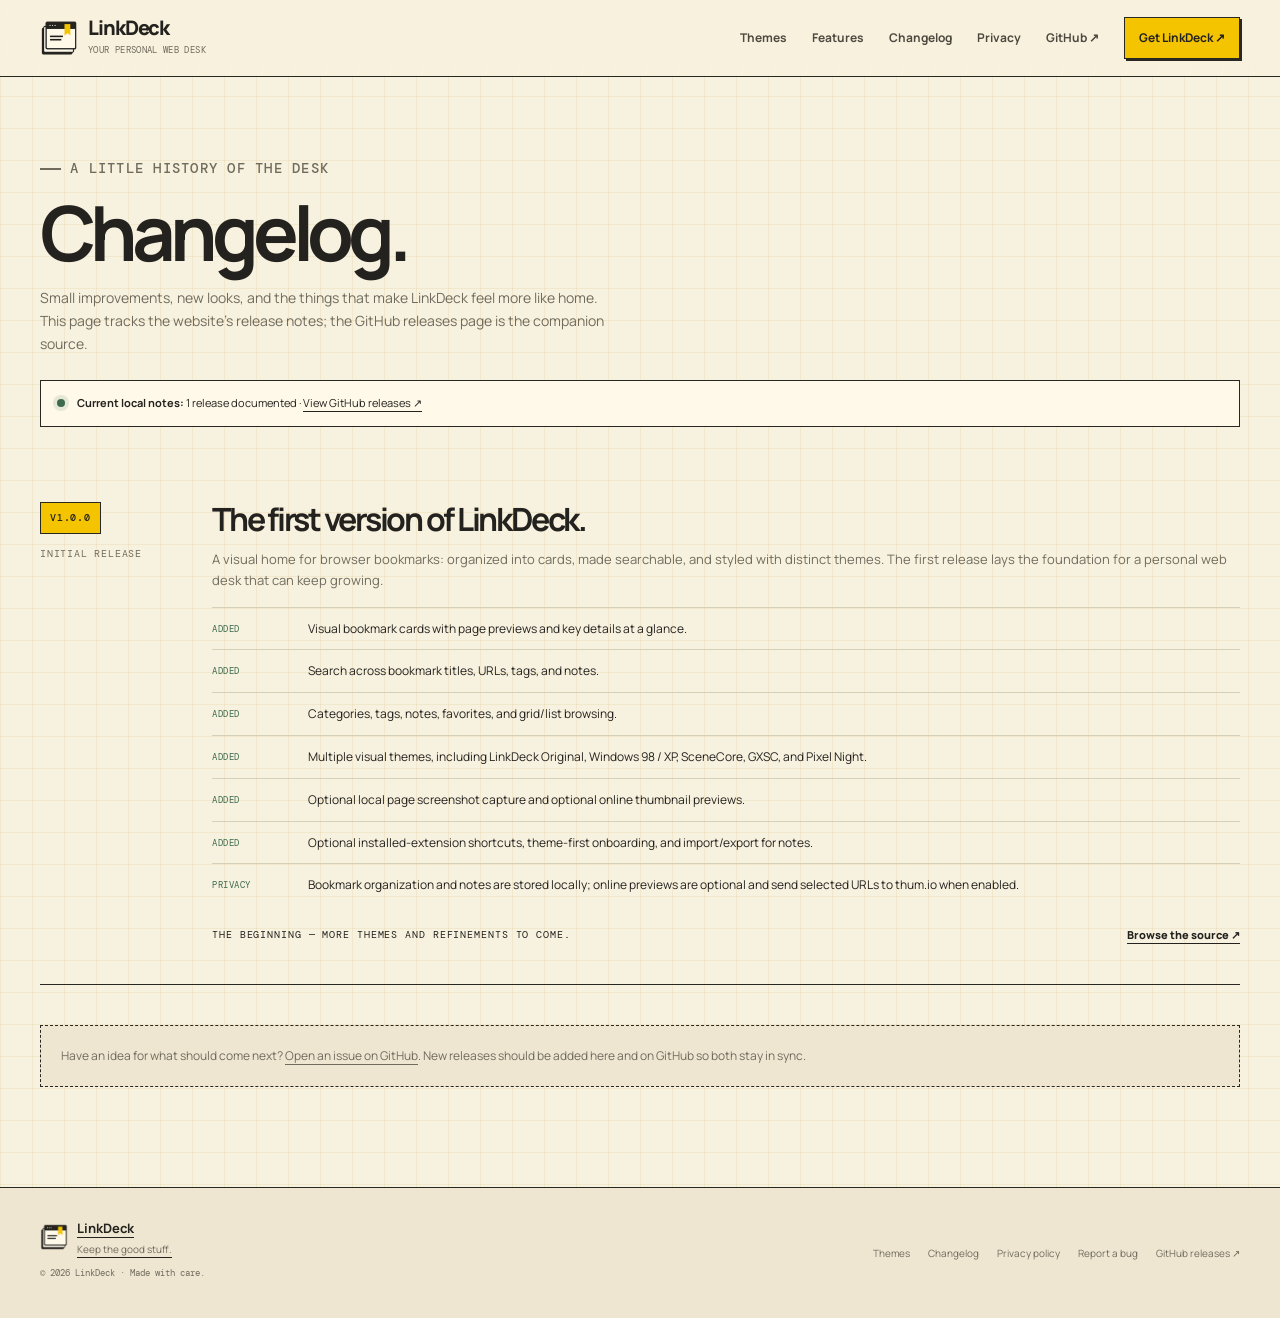
==== changelog.html @ ec189a89 "first commit" ====
<!doctype html><html lang="en"><head><meta charset="utf-8"><meta name="viewport" content="width=device-width, initial-scale=1"><meta name="color-scheme" content="light"><meta name="theme-color" content="#f7f1df"><meta name="description" content="The LinkDeck release notes, starting with the initial v1.0.0 release."><title>Changelog — LinkDeck</title><link rel="icon" href="assets/linkdeck-32.png" sizes="32x32" type="image/png"><link rel="icon" href="assets/linkdeck-128.png" sizes="128x128" type="image/png"><link rel="stylesheet" href="assets/site.css"></head><body><a class="skip-link" href="#main">Skip to content</a>
<header class="site-header"><div class="wrap nav-shell">
<a class="brand" href="index.html" aria-label="LinkDeck home"><img src="assets/linkdeck-128.png" alt=""><span><span class="brand-word">LinkDeck</span><span class="brand-sub">YOUR PERSONAL WEB DESK</span></span></a>
<button class="menu-toggle" type="button" aria-label="Toggle navigation" aria-expanded="false" data-menu-toggle><span></span></button>
<nav class="nav-links" aria-label="Main navigation" data-nav-links>
<a href="index.html#themes">Themes</a><a href="index.html#features">Features</a><a href="changelog.html">Changelog</a><a href="privacy.html">Privacy</a><a href="https://github.com/LagBack/linkdeck" data-link="githubUrl">GitHub ↗</a><a class="nav-cta" href="https://chromewebstore.google.com/detail/linkdeck/afmgpcgllhmbenlekdpinfmiflikcopg" data-link="chromeStoreUrl">Get LinkDeck ↗</a>
</nav></div></header>
<main id="main"><section class="page-hero"><div class="wrap"><p class="eyebrow">A little history of the desk</p><h1>Changelog.</h1><p>Small improvements, new looks, and the things that make LinkDeck feel more like home. This page tracks the website's release notes; the GitHub releases page is the companion source.</p><div class="changelog-intro"><span class="status-dot"></span><span><strong>Current local notes:</strong> 1 release documented · <a href="https://github.com/LagBack/linkdeck/releases" data-link="releasesUrl">View GitHub releases ↗</a></span></div></div></section>
<div class="wrap" style="padding-bottom:100px"><article class="release-entry" data-reveal><div class="release-meta"><span class="release-version">v1.0.0</span><br>Initial release</div><div><h2>The first version of LinkDeck.</h2><p>A visual home for browser bookmarks: organized into cards, made searchable, and styled with distinct themes. The first release lays the foundation for a personal web desk that can keep growing.</p><ul class="change-list"><li><span class="change-type">Added</span><span>Visual bookmark cards with page previews and key details at a glance.</span></li><li><span class="change-type">Added</span><span>Search across bookmark titles, URLs, tags, and notes.</span></li><li><span class="change-type">Added</span><span>Categories, tags, notes, favorites, and grid/list browsing.</span></li><li><span class="change-type">Added</span><span>Multiple visual themes, including LinkDeck Original, Windows 98 / XP, SceneCore, GXSC, and Pixel Night.</span></li><li><span class="change-type">Added</span><span>Optional local page screenshot capture and optional online thumbnail previews.</span></li><li><span class="change-type">Added</span><span>Optional installed-extension shortcuts, theme-first onboarding, and import/export for notes.</span></li><li><span class="change-type">Privacy</span><span>Bookmark organization and notes are stored locally; online previews are optional and send selected URLs to thum.io when enabled.</span></li></ul><div class="release-footer" style="margin-top:20px"><span class="meta">The beginning — more themes and refinements to come.</span><a href="https://github.com/LagBack/linkdeck" data-link="githubUrl">Browse the source ↗</a></div></div></article><div class="empty-release" data-reveal>Have an idea for what should come next? <a href="https://github.com/LagBack/linkdeck/issues" data-link="issuesUrl">Open an issue on GitHub</a>. New releases should be added here and on GitHub so both stay in sync.</div></div></main><footer class="site-footer"><div class="wrap footer-inner"><div><a class="footer-brand" href="index.html"><img src="assets/linkdeck-128.png" alt=""><span><strong>LinkDeck</strong><small>Keep the good stuff.</small></span></a><p class="copyright">© <span data-year>2026</span> LinkDeck · Made with care.</p></div><nav class="footer-links" aria-label="Footer navigation"><a href="index.html#themes">Themes</a><a href="changelog.html">Changelog</a><a href="privacy.html">Privacy policy</a><a href="https://github.com/LagBack/linkdeck/issues" data-link="issuesUrl">Report a bug</a><a href="https://github.com/LagBack/linkdeck/releases" data-link="releasesUrl">GitHub releases ↗</a></nav></div></footer><script src="site-config.js"></script><script src="assets/site.js"></script></body></html>
---- assets/site.css ----
@import url('https://fonts.googleapis.com/css2?family=DM+Mono:wght@400;500&family=Manrope:wght@400;500;600;700;800&display=swap');
:root{--bg:#f7f1df;--paper:#fffdf5;--paper-2:#fff9e9;--ink:#24221e;--muted:#716b5d;--line:#292721;--soft:#d8cfb8;--yellow:#f5c400;--green:#3d6a4d;--pink:#f7d8e7;--blue:#dce9f0;--navy:#142748;--shadow:5px 5px 0 rgba(36,34,30,.13);--radius:4px;--content:1200px;--mono:'DM Mono',ui-monospace,monospace;--sans:'Manrope','Trebuchet MS',sans-serif}
*{box-sizing:border-box}html{scroll-behavior:smooth;scroll-padding-top:96px}body{margin:0;background:var(--bg);color:var(--ink);font-family:var(--sans);font-size:15px;line-height:1.65;background-image:linear-gradient(rgba(194,154,46,.105) 1px,transparent 1px),linear-gradient(90deg,rgba(194,154,46,.105) 1px,transparent 1px);background-size:32px 32px}img{display:block;max-width:100%}a{color:inherit;text-underline-offset:4px}button,a{-webkit-tap-highlight-color:transparent}button{font:inherit}.skip-link{position:absolute;left:12px;top:-70px;background:var(--yellow);padding:10px 14px;border:2px solid var(--line);z-index:100}.skip-link:focus{top:12px}.wrap{width:min(var(--content),calc(100% - 44px));margin-inline:auto}.mono,.eyebrow,.meta,.nav-kicker,.theme-number,.mini-label{font-family:var(--mono);text-transform:uppercase;letter-spacing:.09em;font-size:10px}.eyebrow{display:flex;align-items:center;gap:9px;color:var(--green);font-weight:500}.eyebrow:before{content:'';width:21px;height:2px;background:currentColor}.site-header{position:sticky;top:0;z-index:50;background:rgba(247,241,223,.94);border-bottom:1px solid var(--line);backdrop-filter:blur(12px)}.nav-shell{height:76px;display:flex;align-items:center;justify-content:space-between;gap:24px}.brand{display:inline-flex;align-items:center;gap:10px;text-decoration:none;flex-shrink:0}.brand img{width:38px;height:38px}.brand-word{display:block;font-weight:800;letter-spacing:-.055em;font-size:20px;line-height:1}.brand-sub{display:block;font-family:var(--mono);font-size:9px;letter-spacing:.04em;color:var(--muted);margin-top:5px}.nav-links{display:flex;align-items:center;gap:25px}.nav-links a{text-decoration:none;color:#4d493f;font-size:12px;font-weight:700;transition:color .18s}.nav-links a:hover,.nav-links a[aria-current=page]{color:var(--green)}.nav-links .nav-cta{background:var(--yellow);border:1.5px solid var(--line);padding:10px 14px;box-shadow:2px 2px 0 var(--line);color:var(--ink)}.nav-links .nav-cta:hover{transform:translate(-1px,-1px);box-shadow:3px 3px 0 var(--line)}.menu-toggle{display:none;width:42px;height:42px;background:var(--paper);border:1.5px solid var(--line);box-shadow:2px 2px 0 var(--line);align-items:center;justify-content:center}.menu-toggle span,.menu-toggle:before,.menu-toggle:after{content:'';display:block;width:17px;height:2px;background:var(--ink);position:absolute}.menu-toggle{position:relative}.menu-toggle span{transform:translateY(0)}.menu-toggle:before{transform:translateY(-5px)}.menu-toggle:after{transform:translateY(5px)}
.hero{padding:76px 0 82px;position:relative;overflow:hidden}.hero-grid{display:grid;grid-template-columns:minmax(0,.82fr) minmax(0,1.18fr);align-items:center;gap:54px}.hero-copy{position:relative;z-index:2}.hero h1{font-size:clamp(54px,7.4vw,94px);line-height:.98;letter-spacing:-.085em;max-width:620px;margin:22px 0 23px;font-weight:800}.hero h1 span{position:relative;white-space:nowrap}.hero h1 span:after{content:'';position:absolute;left:0;right:2px;bottom:-5px;height:8px;background:var(--yellow);z-index:-1;transform:rotate(-1.4deg)}.hero-lede{font-size:17px;line-height:1.75;max-width:460px;color:#575145;margin:0 0 27px}.hero-actions{display:flex;flex-wrap:wrap;align-items:center;gap:12px}.button{display:inline-flex;align-items:center;justify-content:center;gap:10px;padding:13px 17px;border:1.5px solid var(--line);background:var(--paper);font-size:12px;font-weight:800;text-decoration:none;box-shadow:3px 3px 0 var(--line);transition:transform .16s,box-shadow .16s,background .16s;cursor:pointer}.button:hover{transform:translate(-2px,-2px);box-shadow:5px 5px 0 var(--line)}.button:active{transform:translate(1px,1px);box-shadow:1px 1px 0 var(--line)}.button-primary{background:var(--yellow)}.button-quiet{box-shadow:none;background:transparent}.button-quiet:hover{box-shadow:2px 2px 0 var(--line)}.button svg{width:15px;height:15px}.hero-footnote{font-size:11px;color:var(--muted);margin-top:21px}.hero-footnote span{color:var(--green);font-weight:800}.hero-art{min-width:0;position:relative;padding:22px 18px 30px 0}.theme-collage:before{content:'';position:absolute;inset:4px 1px 5px 14px;background:var(--yellow);border:1.5px solid var(--line);transform:rotate(2deg)}.collage-board{position:relative;display:grid;grid-template-columns:1.1fr .9fr 1fr;grid-template-rows:142px 132px 106px;gap:10px;padding:13px;background:#eee6d1;border:1.5px solid var(--line);box-shadow:var(--shadow);transform:rotate(-1deg);isolation:isolate}.collage-tile{display:block;color:inherit;text-decoration:none;position:relative;min-width:0;min-height:0;overflow:hidden;border:1.5px solid var(--line);background:var(--paper);box-shadow:2px 2px 0 rgba(36,34,30,.15);transition:transform .22s,box-shadow .22s}.collage-tile:hover{z-index:3;transform:translateY(-4px) rotate(1deg) scale(1.025);box-shadow:4px 5px 0 var(--line)}.collage-tile img{display:block;width:100%;height:100%;object-fit:cover;object-position:top center;transition:transform .35s}.collage-tile:hover img{transform:scale(1.04)}.collage-tile span{position:absolute;left:6px;bottom:6px;max-width:calc(100% - 12px);padding:5px 6px;background:var(--paper);border:1px solid var(--line);font-family:var(--mono);font-size:8px;line-height:1.1;letter-spacing:.04em;box-shadow:1px 1px 0 var(--line)}.collage-tile-original{grid-column:1 / 3;grid-row:1 / 3}.collage-tile-scene{grid-column:3;grid-row:1}.collage-tile-gxsc{grid-column:3;grid-row:2}.collage-tile-pixel{grid-column:1;grid-row:3}.collage-tile-windows{grid-column:2;grid-row:3}.collage-tile-cute{grid-column:3;grid-row:3}.collage-tile-original img{object-position:top center}.collage-tile-scene img{object-position:center top}.floating-note{position:absolute;right:-4px;bottom:-24px;z-index:5;padding:11px 13px;background:var(--pink);border:1.5px solid var(--line);box-shadow:3px 3px 0 var(--line);font-family:var(--mono);font-size:10px;transform:rotate(3deg);max-width:205px}.floating-note b{display:block;font-family:var(--sans);font-size:13px;letter-spacing:-.03em}
position:absolute;right:-13px;bottom:0;z-index:3;
.trust-strip{border-top:1.5px solid var(--line);border-bottom:1.5px solid var(--line);background:var(--paper-2)}.trust-inner{min-height:76px;display:flex;align-items:center;justify-content:space-between;gap:22px;flex-wrap:wrap}.trust-copy{font-family:var(--mono);font-size:10px;color:var(--muted);letter-spacing:.07em;text-transform:uppercase}.trust-items{display:flex;align-items:center;gap:24px;flex-wrap:wrap}.trust-item{display:flex;align-items:center;gap:8px;font-size:11px;font-weight:800}.trust-item i{display:grid;place-items:center;width:22px;height:22px;border:1px solid var(--line);background:var(--yellow);font-style:normal;font-size:12px}
.section{padding:104px 0}.section-head{display:flex;align-items:end;justify-content:space-between;gap:30px;margin-bottom:36px}.section-head h2,.section-title{font-size:clamp(36px,5vw,60px);line-height:1.02;letter-spacing:-.075em;margin:11px 0 0;max-width:720px}.section-head p{max-width:360px;color:var(--muted);font-size:13px;margin:0}.theme-section{background:#eee6d1;border-block:1.5px solid var(--line)}.theme-layout{display:grid;grid-template-columns:280px minmax(0,1fr);gap:27px;align-items:stretch}.theme-list{display:flex;flex-direction:column;gap:8px}.theme-pick{display:grid;grid-template-columns:36px 1fr auto;gap:12px;align-items:center;text-align:left;padding:13px;background:var(--paper);border:1.5px solid var(--line);box-shadow:2px 2px 0 rgba(36,34,30,.12);cursor:pointer;color:var(--ink);transition:transform .16s,background .16s,box-shadow .16s}.theme-pick:hover{transform:translateX(2px)}.theme-pick.is-active{background:var(--yellow);box-shadow:3px 3px 0 var(--line);transform:translate(-2px,-2px)}.theme-chip{width:34px;height:34px;border:1.5px solid var(--line);background:var(--chip,var(--yellow));display:grid;place-items:center;font-size:15px}.theme-pick strong{display:block;font-size:12px;line-height:1.3}.theme-pick small{display:block;font-size:10px;color:#716b5d;margin-top:3px}.theme-pick .pick-arrow{font-size:16px;opacity:.6}.theme-preview{position:relative;display:flex;flex-direction:column;min-width:0;background:var(--paper);border:1.5px solid var(--line);box-shadow:5px 5px 0 var(--line);overflow:hidden}.preview-topline{display:flex;justify-content:space-between;align-items:center;gap:15px;padding:12px 16px;border-bottom:1.5px solid var(--line);background:#fff9e9}.preview-topline .mono{color:var(--muted)}.preview-topline strong{font-size:11px}.preview-screen{flex:1;min-height:300px;background:#d8d0bf;display:grid;place-items:center;padding:16px}.preview-screen img{width:100%;max-height:460px;object-fit:contain;box-shadow:0 2px 10px rgba(0,0,0,.08);transition:opacity .18s;}.preview-screen img.is-changing{opacity:.18}.preview-bottom{padding:18px 20px 20px;display:grid;grid-template-columns:1fr auto;gap:16px;align-items:center;border-top:1.5px solid var(--line)}.preview-bottom h3{font-size:23px;letter-spacing:-.06em;margin:0 0 5px}.preview-bottom p{font-size:12px;color:var(--muted);margin:0;max-width:55ch}.preview-bottom .button{padding:10px 12px;white-space:nowrap}.theme-counter{position:absolute;top:57px;right:17px;z-index:2;background:var(--yellow);border:1.5px solid var(--line);padding:6px 8px;font-family:var(--mono);font-size:10px;box-shadow:2px 2px 0 var(--line)}
.feature-section{position:relative}.feature-grid{display:grid;grid-template-columns:repeat(3,1fr);border-top:1.5px solid var(--line);border-left:1.5px solid var(--line)}.feature{min-height:225px;padding:25px 25px 28px;background:var(--paper);border-right:1.5px solid var(--line);border-bottom:1.5px solid var(--line);position:relative;transition:background .2s}.feature:hover{background:var(--paper-2)}.feature-num{font-family:var(--mono);font-size:10px;color:var(--green);display:flex;align-items:center;justify-content:space-between}.feature-icon{display:grid;place-items:center;width:40px;height:40px;margin:23px 0 16px;background:var(--icon-bg,var(--yellow));border:1.5px solid var(--line);box-shadow:2px 2px 0 var(--line)}.feature-icon svg{width:22px;height:22px;stroke:var(--ink);stroke-width:1.8;fill:none;stroke-linecap:round;stroke-linejoin:round}.feature h3{font-size:18px;letter-spacing:-.045em;margin:0 0 7px}.feature p{font-size:12px;line-height:1.7;color:var(--muted);margin:0;max-width:33ch}.feature:nth-child(2){--icon-bg:var(--pink)}.feature:nth-child(3){--icon-bg:var(--blue)}.feature:nth-child(4){--icon-bg:#d6e1dc}.feature:nth-child(5){--icon-bg:#d8d3f1}.feature:nth-child(6){--icon-bg:#e9c7a4}
.privacy-band{background:var(--navy);color:#f9f2df;border-block:1.5px solid var(--line);position:relative;overflow:hidden}.privacy-band:after{content:'LOCAL FIRST';position:absolute;right:-12px;bottom:-45px;font-family:var(--mono);font-size:clamp(60px,11vw,150px);font-weight:500;letter-spacing:-.08em;color:rgba(255,255,255,.045);pointer-events:none}.privacy-grid{display:grid;grid-template-columns:.95fr 1.05fr;gap:75px;align-items:center;position:relative;z-index:1}.privacy-band .eyebrow{color:#f5c400}.privacy-band h2{font-size:clamp(38px,5vw,63px);letter-spacing:-.075em;line-height:1.02;margin:13px 0 20px}.privacy-band p{color:#d6d9df;font-size:13px;max-width:49ch}.privacy-points{border-top:1px solid rgba(255,255,255,.25)}.privacy-point{display:grid;grid-template-columns:30px 1fr;gap:14px;padding:16px 0;border-bottom:1px solid rgba(255,255,255,.25)}.privacy-point b{display:block;font-size:12px;margin-bottom:3px}.privacy-point p{font-size:11px;margin:0;color:#c6cbd4}.privacy-point .check{display:grid;place-items:center;width:25px;height:25px;background:var(--yellow);color:var(--ink);font-weight:900;border:1px solid var(--ink)}.privacy-band .button{margin-top:16px;background:var(--yellow);color:var(--ink)}
.release-section{padding:74px 0}.release-card{display:grid;grid-template-columns:auto 1fr auto;align-items:center;gap:25px;padding:27px 30px;background:var(--yellow);border:1.5px solid var(--line);box-shadow:5px 5px 0 var(--line)}.release-stamp{width:65px;height:65px;display:grid;place-items:center;border:1.5px solid var(--line);background:var(--paper);font-family:var(--mono);font-size:12px;line-height:1.25;text-align:center;transform:rotate(-5deg)}.release-card .eyebrow{color:#5d4d00}.release-card h2{font-size:27px;letter-spacing:-.06em;margin:5px 0}.release-card p{font-size:12px;color:#514719;margin:0}.release-card .button{background:var(--paper);white-space:nowrap}
.contact-section{padding:20px 0 105px}.contact-grid{display:grid;grid-template-columns:repeat(3,1fr);gap:12px}.contact-card{display:flex;flex-direction:column;align-items:flex-start;min-height:185px;padding:22px;background:var(--paper);border:1.5px solid var(--line);box-shadow:3px 3px 0 rgba(36,34,30,.15);text-decoration:none;transition:transform .18s,box-shadow .18s}.contact-card:hover{transform:translate(-2px,-2px);box-shadow:5px 5px 0 var(--line)}.contact-card .contact-icon{font-family:var(--mono);font-size:10px;padding:5px 7px;background:var(--contact,var(--yellow));border:1px solid var(--line)}.contact-card h3{font-size:20px;letter-spacing:-.05em;margin:19px 0 5px}.contact-card p{font-size:11px;color:var(--muted);margin:0 0 17px;max-width:33ch}.contact-card .contact-link{margin-top:auto;font-family:var(--mono);font-size:10px;text-transform:uppercase;letter-spacing:.06em;text-decoration:underline;text-underline-offset:4px}.contact-card:nth-child(2){--contact:var(--blue)}.contact-card:nth-child(3){--contact:var(--pink)}.contact-card.is-unconfigured{cursor:default;opacity:.82}.contact-card.is-unconfigured:hover{transform:none;box-shadow:3px 3px 0 rgba(36,34,30,.15)}.contact-card.is-unconfigured .contact-link{text-decoration:none;color:var(--muted)}.discord-note{font-size:10px;color:var(--muted);margin-top:12px}.discord-contact{--contact:var(--pink)}.discord-handle-row{display:flex;align-items:center;gap:9px;flex-wrap:wrap;margin-top:auto}.discord-handle-row strong{font-family:var(--mono);font-size:12px;letter-spacing:.02em}.copy-handle{border:1.5px solid var(--line);background:var(--yellow);padding:7px 9px;font:700 10px var(--sans);cursor:pointer;box-shadow:2px 2px 0 var(--line)}.copy-handle:hover{transform:translate(-1px,-1px);box-shadow:3px 3px 0 var(--line)}.contact-hint{font-family:var(--mono);font-size:9px;color:var(--muted);margin-top:12px}.discord-note a{color:var(--green);font-weight:700}
.site-footer{border-top:1.5px solid var(--line);background:#eee6d1;padding:28px 0}.footer-inner{display:flex;align-items:center;justify-content:space-between;gap:25px}.footer-brand{display:flex;align-items:center;gap:9px}.footer-brand img{width:28px;height:28px}.footer-brand strong{font-size:13px}.footer-brand small{display:block;color:var(--muted);font-size:10px}.footer-links{display:flex;gap:18px;flex-wrap:wrap}.footer-links a{font-size:10px;color:var(--muted);text-decoration:none}.footer-links a:hover{color:var(--ink);text-decoration:underline}.copyright{font-family:var(--mono);font-size:9px;color:var(--muted)}
/* Inner pages */
.page-hero{padding:66px 0 37px}.page-hero h1{font-size:clamp(45px,7vw,76px);line-height:1;letter-spacing:-.08em;margin:14px 0 16px}.page-hero p{max-width:65ch;color:var(--muted);font-size:14px}.document-shell{display:grid;grid-template-columns:210px minmax(0,760px);gap:65px;align-items:start;padding:20px 0 100px}.document-aside{position:sticky;top:110px;border-top:1.5px solid var(--line);padding-top:14px}.document-aside strong{font-family:var(--mono);font-size:10px;text-transform:uppercase;letter-spacing:.09em}.document-aside a{display:block;font-size:11px;text-decoration:none;padding:8px 0;border-bottom:1px solid var(--soft);color:var(--muted)}.document-aside a:hover{color:var(--green)}.document{background:var(--paper);border:1.5px solid var(--line);box-shadow:var(--shadow);padding:clamp(24px,5vw,50px)}.document .meta{color:var(--muted)}.document h2{font-size:21px;letter-spacing:-.04em;margin:34px 0 9px;padding-top:15px;border-top:1px solid var(--soft)}.document h2:first-of-type{margin-top:27px}.document p,.document li{font-size:13px;line-height:1.85;color:#4d493f}.document a{color:var(--green);font-weight:700}.document ul{padding-left:22px}.document li{padding-left:3px;margin:8px 0}.notice{border:1.5px solid var(--line);border-left:5px solid var(--yellow);background:var(--paper-2);padding:16px 18px;font-size:12px;line-height:1.8;margin:24px 0}.document-back{display:inline-flex;gap:8px;align-items:center;margin-top:28px;font-size:11px;font-weight:800;text-decoration:none}.document-back:hover{text-decoration:underline}.changelog-intro{display:flex;align-items:center;gap:12px;margin:25px 0 38px;padding:13px 16px;border:1.5px solid var(--line);background:var(--paper-2);font-size:11px}.status-dot{width:8px;height:8px;border-radius:50%;background:var(--green);box-shadow:0 0 0 4px rgba(61,106,77,.13)}.release-entry{display:grid;grid-template-columns:145px 1fr;gap:27px;padding:0 0 40px;margin-bottom:40px;border-bottom:1.5px solid var(--line)}.release-meta{font-family:var(--mono);font-size:10px;color:var(--muted);text-transform:uppercase;letter-spacing:.08em}.release-version{display:inline-block;background:var(--yellow);border:1.5px solid var(--line);padding:7px 9px;color:var(--ink);font-weight:500;margin-bottom:12px}.release-entry h2{font-size:32px;letter-spacing:-.07em;line-height:1.1;margin:0 0 12px}.release-entry p{font-size:13px;color:var(--muted);margin:0 0 15px}.change-list{list-style:none;padding:0;margin:0}.change-list li{display:grid;grid-template-columns:84px 1fr;gap:12px;padding:11px 0;border-top:1px solid var(--soft);font-size:12px}.change-type{font-family:var(--mono);font-size:9px;text-transform:uppercase;letter-spacing:.06em;color:var(--green);padding-top:3px}.release-footer{display:flex;justify-content:space-between;gap:20px;align-items:center;flex-wrap:wrap}.release-footer a{font-size:11px;font-weight:800}.empty-release{padding:20px;background:#eee6d1;border:1.5px dashed var(--line);font-size:12px;color:var(--muted)}
[data-reveal]{opacity:1;transform:none}.motion-ready [data-reveal]{opacity:0;transform:translateY(14px);transition:opacity .55s cubic-bezier(.16,1,.3,1),transform .55s cubic-bezier(.16,1,.3,1)}.motion-ready [data-reveal].is-visible{opacity:1;transform:translateY(0)}:focus-visible{outline:3px solid var(--green);outline-offset:4px}.is-unconfigured:focus-visible{outline-color:var(--muted)}
@media(max-width:980px){.hero-grid{grid-template-columns:1fr;gap:45px}.hero-copy{max-width:760px}.hero-art{width:min(780px,100%);margin-inline:auto}.collage-board{grid-template-rows:clamp(115px,17vw,160px) clamp(105px,15vw,145px) clamp(85px,12vw,115px)}.hero h1{max-width:800px}.hero-lede{max-width:620px}.theme-layout{grid-template-columns:230px minmax(0,1fr);gap:17px}.theme-pick{grid-template-columns:32px 1fr;gap:9px}.theme-pick .pick-arrow{display:none}.theme-chip{width:30px;height:30px}.privacy-grid{gap:38px}.document-shell{grid-template-columns:165px minmax(0,1fr);gap:32px}}
@media(max-width:700px){.wrap{width:min(var(--content),calc(100% - 30px))}.nav-shell{height:66px}.brand img{width:34px;height:34px}.menu-toggle{display:flex}.nav-links{display:none;position:absolute;top:65px;left:0;right:0;padding:16px 20px 22px;background:var(--bg);border-bottom:1.5px solid var(--line);flex-direction:column;align-items:stretch;gap:0}.nav-links.is-open{display:flex}.nav-links a{padding:12px 0;border-bottom:1px solid var(--soft)}.nav-links .nav-cta{margin-top:12px;text-align:center;padding:12px}.hero{padding:57px 0 58px}.hero h1{font-size:clamp(50px,12vw,76px);margin-top:19px}.hero-lede{font-size:15px}.hero-art{padding:10px 8px 22px 0}.collage-board{gap:6px;padding:8px;grid-template-rows:115px 105px 82px}.collage-tile span{font-size:7px;left:4px;bottom:4px;padding:4px}.floating-note{right:-3px;bottom:-4px}.trust-inner{padding:18px 0}.trust-items{gap:12px 17px}.section{padding:72px 0}.section-head{display:block;margin-bottom:27px}.section-head p{margin-top:15px}.section-head h2,.section-title{font-size:clamp(37px,10vw,52px)}.theme-layout{grid-template-columns:1fr}.theme-list{display:grid;grid-template-columns:repeat(2,minmax(0,1fr));gap:7px}.theme-pick{padding:9px;grid-template-columns:28px 1fr;gap:8px;min-width:0}.theme-pick strong{font-size:10px}.theme-pick small{font-size:9px}.theme-chip{width:27px;height:27px}.preview-screen{min-height:0;padding:9px}.preview-bottom{grid-template-columns:1fr;gap:14px;padding:15px}.preview-bottom h3{font-size:21px}.preview-bottom .button{justify-self:start}.theme-counter{top:50px;right:12px}.feature-grid{grid-template-columns:repeat(2,minmax(0,1fr))}.feature{padding:18px;min-height:225px}.feature h3{font-size:16px}.feature p{font-size:11px}.feature-icon{margin:20px 0 14px}.privacy-grid{grid-template-columns:1fr;gap:25px}.privacy-band h2{font-size:clamp(40px,11vw,56px)}.release-card{grid-template-columns:auto 1fr;gap:14px;padding:19px}.release-stamp{width:54px;height:54px}.release-card h2{font-size:22px}.release-card .button{grid-column:1/-1;justify-self:start}.contact-grid{grid-template-columns:1fr}.contact-card{min-height:150px}.discord-handle-row{margin-top:14px}.contact-hint{margin-top:9px}.contact-card h3{margin-top:12px}.contact-section{padding-bottom:72px}.footer-inner{align-items:flex-start;flex-direction:column}.footer-links{gap:12px 18px}.page-hero{padding:52px 0 25px}.document-shell{display:block;padding-top:8px}.document-aside{position:static;margin-bottom:20px}.document-aside nav{display:flex;gap:13px;flex-wrap:wrap}.document-aside a{border:0;padding:8px 0}.document{padding:24px 20px}.document h2{font-size:19px}.release-entry{grid-template-columns:1fr;gap:12px}.release-entry h2{font-size:29px}.release-entry p,.document p,.document li{font-size:12px}.change-list li{grid-template-columns:70px 1fr}.changelog-intro{align-items:flex-start}}
@media(max-width:380px){.theme-list{grid-template-columns:1fr}.hero-actions .button{width:100%}.trust-items{display:grid;grid-template-columns:1fr 1fr}.feature-grid{grid-template-columns:1fr}.feature{min-height:190px}.release-card{grid-template-columns:1fr}.release-stamp{display:none}.release-card .button{grid-column:auto}}
@media(prefers-reduced-motion:reduce){html{scroll-behavior:auto}*,*::before,*::after{animation-duration:.01ms!important;animation-iteration-count:1!important;transition-duration:.01ms!important}[data-reveal],.motion-ready [data-reveal]{opacity:1;transform:none}}
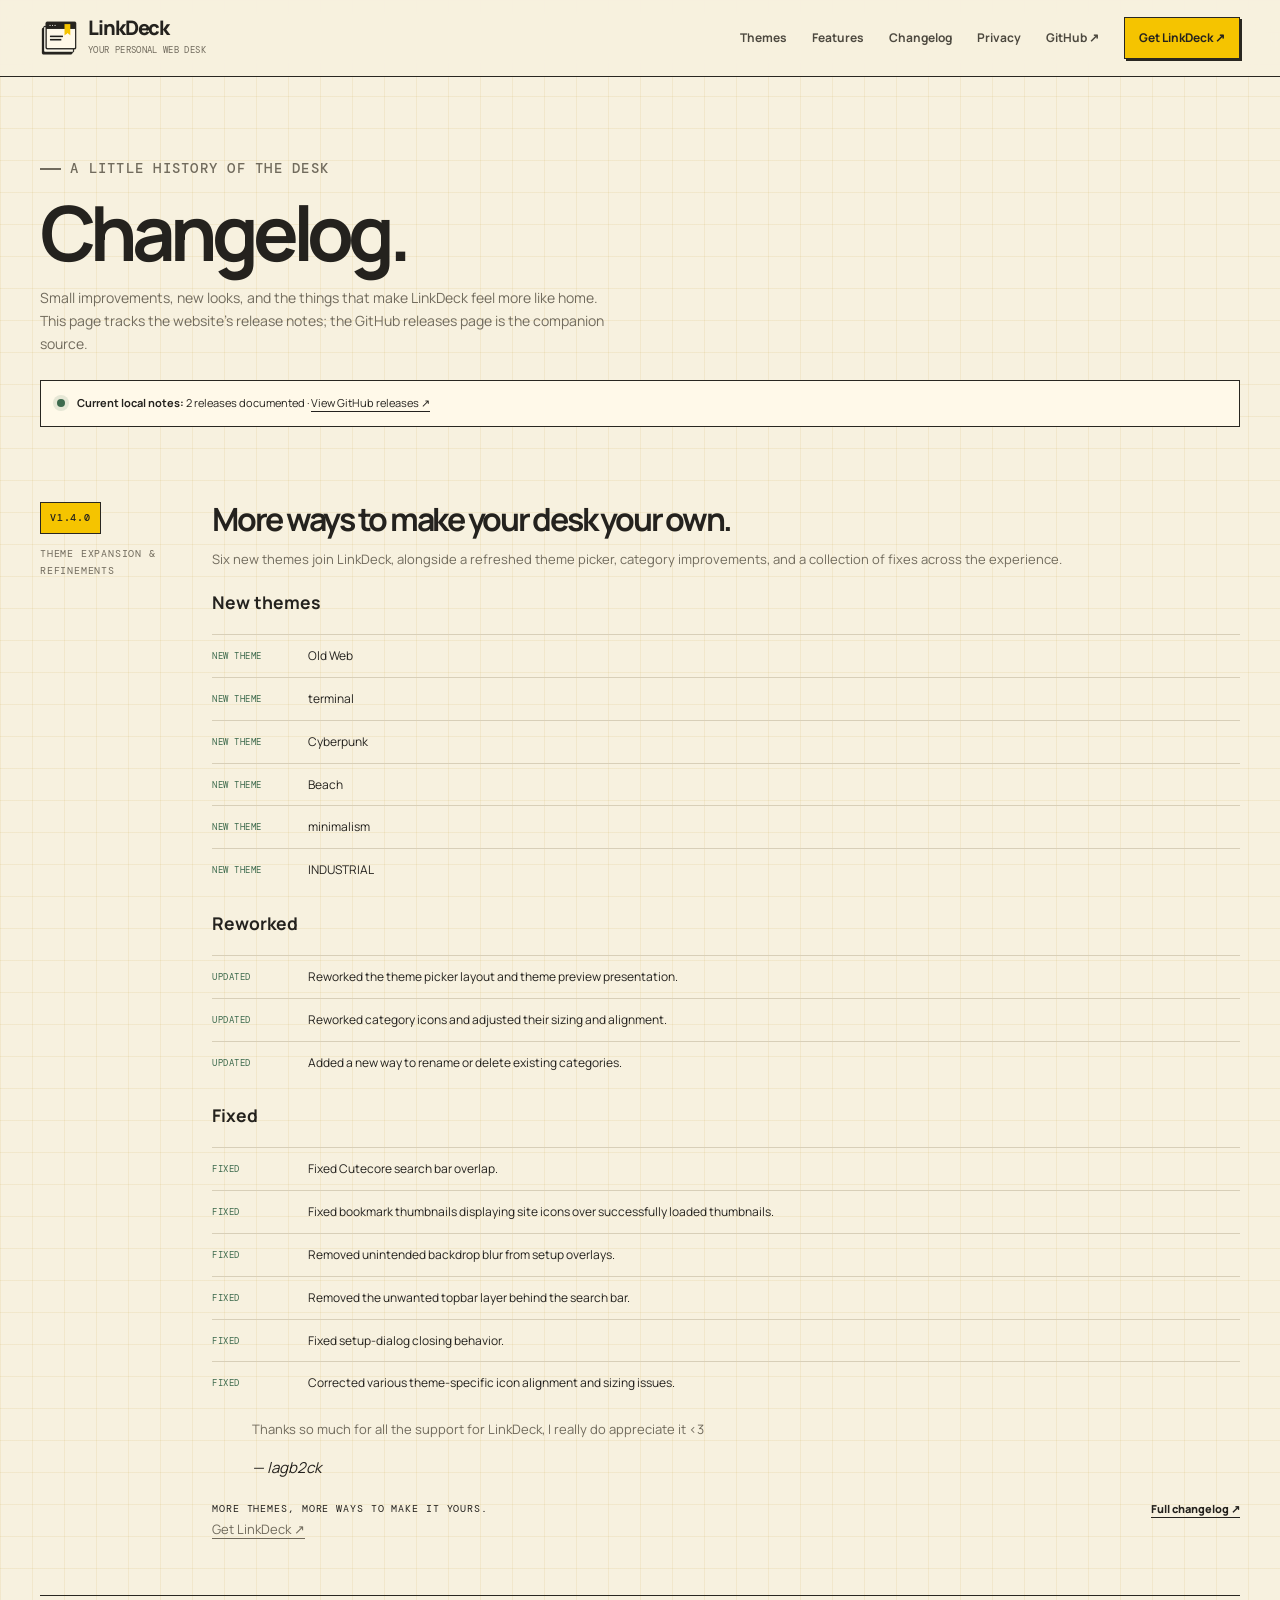
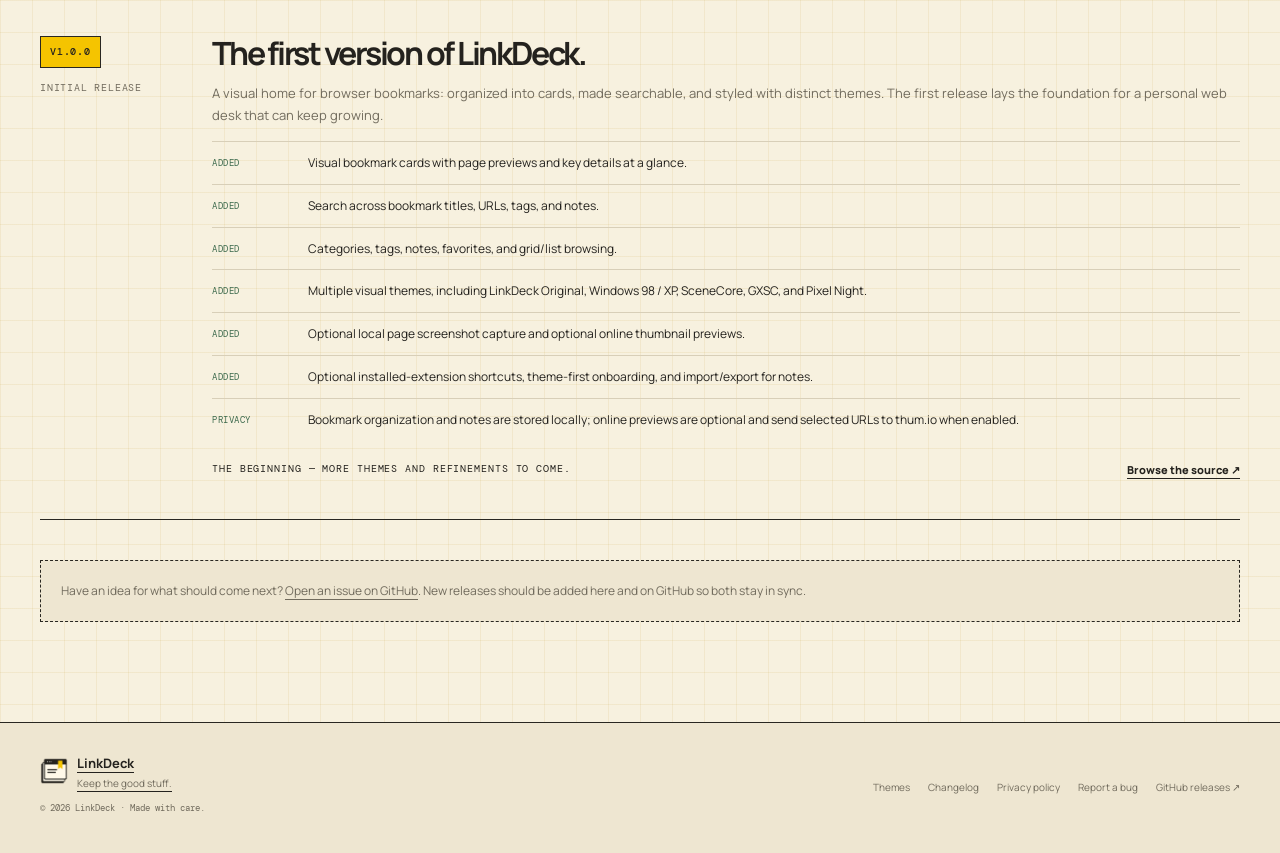
==== commit 54304e7c: "docs: new 1.4.0 release" ====
--- a/changelog.html
+++ b/changelog.html
@@ -1,9 +1,140 @@
-<!doctype html><html lang="en"><head><meta charset="utf-8"><meta name="viewport" content="width=device-width, initial-scale=1"><meta name="color-scheme" content="light"><meta name="theme-color" content="#f7f1df"><meta name="description" content="The LinkDeck release notes, starting with the initial v1.0.0 release."><title>Changelog — LinkDeck</title><link rel="icon" href="assets/linkdeck-32.png" sizes="32x32" type="image/png"><link rel="icon" href="assets/linkdeck-128.png" sizes="128x128" type="image/png"><link rel="stylesheet" href="assets/site.css"></head><body><a class="skip-link" href="#main">Skip to content</a>
-<header class="site-header"><div class="wrap nav-shell">
-<a class="brand" href="index.html" aria-label="LinkDeck home"><img src="assets/linkdeck-128.png" alt=""><span><span class="brand-word">LinkDeck</span><span class="brand-sub">YOUR PERSONAL WEB DESK</span></span></a>
-<button class="menu-toggle" type="button" aria-label="Toggle navigation" aria-expanded="false" data-menu-toggle><span></span></button>
-<nav class="nav-links" aria-label="Main navigation" data-nav-links>
-<a href="index.html#themes">Themes</a><a href="index.html#features">Features</a><a href="changelog.html">Changelog</a><a href="privacy.html">Privacy</a><a href="https://github.com/LagBack/linkdeck" data-link="githubUrl">GitHub ↗</a><a class="nav-cta" href="https://chromewebstore.google.com/detail/linkdeck/afmgpcgllhmbenlekdpinfmiflikcopg" data-link="chromeStoreUrl">Get LinkDeck ↗</a>
-</nav></div></header>
-<main id="main"><section class="page-hero"><div class="wrap"><p class="eyebrow">A little history of the desk</p><h1>Changelog.</h1><p>Small improvements, new looks, and the things that make LinkDeck feel more like home. This page tracks the website's release notes; the GitHub releases page is the companion source.</p><div class="changelog-intro"><span class="status-dot"></span><span><strong>Current local notes:</strong> 1 release documented · <a href="https://github.com/LagBack/linkdeck/releases" data-link="releasesUrl">View GitHub releases ↗</a></span></div></div></section>
-<div class="wrap" style="padding-bottom:100px"><article class="release-entry" data-reveal><div class="release-meta"><span class="release-version">v1.0.0</span><br>Initial release</div><div><h2>The first version of LinkDeck.</h2><p>A visual home for browser bookmarks: organized into cards, made searchable, and styled with distinct themes. The first release lays the foundation for a personal web desk that can keep growing.</p><ul class="change-list"><li><span class="change-type">Added</span><span>Visual bookmark cards with page previews and key details at a glance.</span></li><li><span class="change-type">Added</span><span>Search across bookmark titles, URLs, tags, and notes.</span></li><li><span class="change-type">Added</span><span>Categories, tags, notes, favorites, and grid/list browsing.</span></li><li><span class="change-type">Added</span><span>Multiple visual themes, including LinkDeck Original, Windows 98 / XP, SceneCore, GXSC, and Pixel Night.</span></li><li><span class="change-type">Added</span><span>Optional local page screenshot capture and optional online thumbnail previews.</span></li><li><span class="change-type">Added</span><span>Optional installed-extension shortcuts, theme-first onboarding, and import/export for notes.</span></li><li><span class="change-type">Privacy</span><span>Bookmark organization and notes are stored locally; online previews are optional and send selected URLs to thum.io when enabled.</span></li></ul><div class="release-footer" style="margin-top:20px"><span class="meta">The beginning — more themes and refinements to come.</span><a href="https://github.com/LagBack/linkdeck" data-link="githubUrl">Browse the source ↗</a></div></div></article><div class="empty-release" data-reveal>Have an idea for what should come next? <a href="https://github.com/LagBack/linkdeck/issues" data-link="issuesUrl">Open an issue on GitHub</a>. New releases should be added here and on GitHub so both stay in sync.</div></div></main><footer class="site-footer"><div class="wrap footer-inner"><div><a class="footer-brand" href="index.html"><img src="assets/linkdeck-128.png" alt=""><span><strong>LinkDeck</strong><small>Keep the good stuff.</small></span></a><p class="copyright">© <span data-year>2026</span> LinkDeck · Made with care.</p></div><nav class="footer-links" aria-label="Footer navigation"><a href="index.html#themes">Themes</a><a href="changelog.html">Changelog</a><a href="privacy.html">Privacy policy</a><a href="https://github.com/LagBack/linkdeck/issues" data-link="issuesUrl">Report a bug</a><a href="https://github.com/LagBack/linkdeck/releases" data-link="releasesUrl">GitHub releases ↗</a></nav></div></footer><script src="site-config.js"></script><script src="assets/site.js"></script></body></html>+<!doctype html>
+<html lang="en">
+<head>
+  <meta charset="utf-8">
+  <meta name="viewport" content="width=device-width, initial-scale=1">
+  <meta name="color-scheme" content="light">
+  <meta name="theme-color" content="#f7f1df">
+  <meta name="description" content="LinkDeck release notes, from the initial v1.0.0 release through v1.4.0.">
+  <title>Changelog — LinkDeck</title>
+  <link rel="icon" href="assets/linkdeck-32.png" sizes="32x32" type="image/png">
+  <link rel="icon" href="assets/linkdeck-128.png" sizes="128x128" type="image/png">
+  <link rel="stylesheet" href="assets/site.css">
+</head>
+<body>
+  <a class="skip-link" href="#main">Skip to content</a>
+  <header class="site-header">
+    <div class="wrap nav-shell">
+      <a class="brand" href="index.html" aria-label="LinkDeck home">
+        <img src="assets/linkdeck-128.png" alt="">
+        <span><span class="brand-word">LinkDeck</span><span class="brand-sub">YOUR PERSONAL WEB DESK</span></span>
+      </a>
+      <button class="menu-toggle" type="button" aria-label="Toggle navigation" aria-expanded="false" data-menu-toggle><span></span></button>
+      <nav class="nav-links" aria-label="Main navigation" data-nav-links>
+        <a href="index.html#themes">Themes</a>
+        <a href="index.html#features">Features</a>
+        <a href="changelog.html">Changelog</a>
+        <a href="privacy.html">Privacy</a>
+        <a href="https://github.com/LagBack/linkdeck" data-link="githubUrl">GitHub ↗</a>
+        <a class="nav-cta" href="https://chromewebstore.google.com/detail/linkdeck/gefiaoeappodpgialcmkphahgjadfbhg" data-link="chromeStoreUrl">Get LinkDeck ↗</a>
+      </nav>
+    </div>
+  </header>
+
+  <main id="main">
+    <section class="page-hero">
+      <div class="wrap">
+        <p class="eyebrow">A little history of the desk</p>
+        <h1>Changelog.</h1>
+        <p>Small improvements, new looks, and the things that make LinkDeck feel more like home. This page tracks the website's release notes; the GitHub releases page is the companion source.</p>
+        <div class="changelog-intro">
+          <span class="status-dot"></span>
+          <span><strong>Current local notes:</strong> 2 releases documented · <a href="https://github.com/LagBack/linkdeck/releases" data-link="releasesUrl">View GitHub releases ↗</a></span>
+        </div>
+      </div>
+    </section>
+
+    <div class="wrap" style="padding-bottom:100px">
+      <article class="release-entry" data-reveal>
+        <div class="release-meta"><span class="release-version">v1.4.0</span><br>Theme expansion & refinements</div>
+        <div>
+          <h2>More ways to make your desk your own.</h2>
+          <p>Six new themes join LinkDeck, alongside a refreshed theme picker, category improvements, and a collection of fixes across the experience.</p>
+
+          <h3>New themes</h3>
+          <ul class="change-list">
+            <li><span class="change-type">New theme</span><span>Old Web</span></li>
+            <li><span class="change-type">New theme</span><span>terminal</span></li>
+            <li><span class="change-type">New theme</span><span>Cyberpunk</span></li>
+            <li><span class="change-type">New theme</span><span>Beach</span></li>
+            <li><span class="change-type">New theme</span><span>minimalism</span></li>
+            <li><span class="change-type">New theme</span><span>INDUSTRIAL</span></li>
+          </ul>
+
+          <h3>Reworked</h3>
+          <ul class="change-list">
+            <li><span class="change-type">Updated</span><span>Reworked the theme picker layout and theme preview presentation.</span></li>
+            <li><span class="change-type">Updated</span><span>Reworked category icons and adjusted their sizing and alignment.</span></li>
+            <li><span class="change-type">Updated</span><span>Added a new way to rename or delete existing categories.</span></li>
+          </ul>
+
+          <h3>Fixed</h3>
+          <ul class="change-list">
+            <li><span class="change-type">Fixed</span><span>Fixed Cutecore search bar overlap.</span></li>
+            <li><span class="change-type">Fixed</span><span>Fixed bookmark thumbnails displaying site icons over successfully loaded thumbnails.</span></li>
+            <li><span class="change-type">Fixed</span><span>Removed unintended backdrop blur from setup overlays.</span></li>
+            <li><span class="change-type">Fixed</span><span>Removed the unwanted topbar layer behind the search bar.</span></li>
+            <li><span class="change-type">Fixed</span><span>Fixed setup-dialog closing behavior.</span></li>
+            <li><span class="change-type">Fixed</span><span>Corrected various theme-specific icon alignment and sizing issues.</span></li>
+          </ul>
+
+          <blockquote class="release-thanks">
+            <p>Thanks so much for all the support for LinkDeck, I really do appreciate it &lt;3</p>
+            <cite>— lagb2ck</cite>
+          </blockquote>
+
+          <div class="release-footer" style="margin-top:20px">
+            <span class="meta">More themes, more ways to make it yours.</span>
+            <a href="https://github.com/LagBack/linkdeck/compare/v1.0.0...v1.4.0">Full changelog ↗</a>
+          </div>
+          <p><a class="nav-cta" href="https://chromewebstore.google.com/detail/linkdeck/gefiaoeappodpgialcmkphahgjadfbhg">Get LinkDeck ↗</a></p>
+        </div>
+      </article>
+
+      <article class="release-entry" data-reveal>
+        <div class="release-meta"><span class="release-version">v1.0.0</span><br>Initial release</div>
+        <div>
+          <h2>The first version of LinkDeck.</h2>
+          <p>A visual home for browser bookmarks: organized into cards, made searchable, and styled with distinct themes. The first release lays the foundation for a personal web desk that can keep growing.</p>
+          <ul class="change-list">
+            <li><span class="change-type">Added</span><span>Visual bookmark cards with page previews and key details at a glance.</span></li>
+            <li><span class="change-type">Added</span><span>Search across bookmark titles, URLs, tags, and notes.</span></li>
+            <li><span class="change-type">Added</span><span>Categories, tags, notes, favorites, and grid/list browsing.</span></li>
+            <li><span class="change-type">Added</span><span>Multiple visual themes, including LinkDeck Original, Windows 98 / XP, SceneCore, GXSC, and Pixel Night.</span></li>
+            <li><span class="change-type">Added</span><span>Optional local page screenshot capture and optional online thumbnail previews.</span></li>
+            <li><span class="change-type">Added</span><span>Optional installed-extension shortcuts, theme-first onboarding, and import/export for notes.</span></li>
+            <li><span class="change-type">Privacy</span><span>Bookmark organization and notes are stored locally; online previews are optional and send selected URLs to thum.io when enabled.</span></li>
+          </ul>
+          <div class="release-footer" style="margin-top:20px">
+            <span class="meta">The beginning — more themes and refinements to come.</span>
+            <a href="https://github.com/LagBack/linkdeck" data-link="githubUrl">Browse the source ↗</a>
+          </div>
+        </div>
+      </article>
+
+      <div class="empty-release" data-reveal>Have an idea for what should come next? <a href="https://github.com/LagBack/linkdeck/issues" data-link="issuesUrl">Open an issue on GitHub</a>. New releases should be added here and on GitHub so both stay in sync.</div>
+    </div>
+  </main>
+
+  <footer class="site-footer">
+    <div class="wrap footer-inner">
+      <div>
+        <a class="footer-brand" href="index.html">
+          <img src="assets/linkdeck-128.png" alt="">
+          <span><strong>LinkDeck</strong><small>Keep the good stuff.</small></span>
+        </a>
+        <p class="copyright">© <span data-year>2026</span> LinkDeck · Made with care.</p>
+      </div>
+      <nav class="footer-links" aria-label="Footer navigation">
+        <a href="index.html#themes">Themes</a>
+        <a href="changelog.html">Changelog</a>
+        <a href="privacy.html">Privacy policy</a>
+        <a href="https://github.com/LagBack/linkdeck/issues" data-link="issuesUrl">Report a bug</a>
+        <a href="https://github.com/LagBack/linkdeck/releases" data-link="releasesUrl">GitHub releases ↗</a>
+      </nav>
+    </div>
+  </footer>
+  <script src="site-config.js"></script>
+  <script src="assets/site.js"></script>
+</body>
+</html>
--- a/assets/site.css
+++ b/assets/site.css
@@ -17,3 +17,6 @@
 @media(max-width:700px){.wrap{width:min(var(--content),calc(100% - 30px))}.nav-shell{height:66px}.brand img{width:34px;height:34px}.menu-toggle{display:flex}.nav-links{display:none;position:absolute;top:65px;left:0;right:0;padding:16px 20px 22px;background:var(--bg);border-bottom:1.5px solid var(--line);flex-direction:column;align-items:stretch;gap:0}.nav-links.is-open{display:flex}.nav-links a{padding:12px 0;border-bottom:1px solid var(--soft)}.nav-links .nav-cta{margin-top:12px;text-align:center;padding:12px}.hero{padding:57px 0 58px}.hero h1{font-size:clamp(50px,12vw,76px);margin-top:19px}.hero-lede{font-size:15px}.hero-art{padding:10px 8px 22px 0}.collage-board{gap:6px;padding:8px;grid-template-rows:115px 105px 82px}.collage-tile span{font-size:7px;left:4px;bottom:4px;padding:4px}.floating-note{right:-3px;bottom:-4px}.trust-inner{padding:18px 0}.trust-items{gap:12px 17px}.section{padding:72px 0}.section-head{display:block;margin-bottom:27px}.section-head p{margin-top:15px}.section-head h2,.section-title{font-size:clamp(37px,10vw,52px)}.theme-layout{grid-template-columns:1fr}.theme-list{display:grid;grid-template-columns:repeat(2,minmax(0,1fr));gap:7px}.theme-pick{padding:9px;grid-template-columns:28px 1fr;gap:8px;min-width:0}.theme-pick strong{font-size:10px}.theme-pick small{font-size:9px}.theme-chip{width:27px;height:27px}.preview-screen{min-height:0;padding:9px}.preview-bottom{grid-template-columns:1fr;gap:14px;padding:15px}.preview-bottom h3{font-size:21px}.preview-bottom .button{justify-self:start}.theme-counter{top:50px;right:12px}.feature-grid{grid-template-columns:repeat(2,minmax(0,1fr))}.feature{padding:18px;min-height:225px}.feature h3{font-size:16px}.feature p{font-size:11px}.feature-icon{margin:20px 0 14px}.privacy-grid{grid-template-columns:1fr;gap:25px}.privacy-band h2{font-size:clamp(40px,11vw,56px)}.release-card{grid-template-columns:auto 1fr;gap:14px;padding:19px}.release-stamp{width:54px;height:54px}.release-card h2{font-size:22px}.release-card .button{grid-column:1/-1;justify-self:start}.contact-grid{grid-template-columns:1fr}.contact-card{min-height:150px}.discord-handle-row{margin-top:14px}.contact-hint{margin-top:9px}.contact-card h3{margin-top:12px}.contact-section{padding-bottom:72px}.footer-inner{align-items:flex-start;flex-direction:column}.footer-links{gap:12px 18px}.page-hero{padding:52px 0 25px}.document-shell{display:block;padding-top:8px}.document-aside{position:static;margin-bottom:20px}.document-aside nav{display:flex;gap:13px;flex-wrap:wrap}.document-aside a{border:0;padding:8px 0}.document{padding:24px 20px}.document h2{font-size:19px}.release-entry{grid-template-columns:1fr;gap:12px}.release-entry h2{font-size:29px}.release-entry p,.document p,.document li{font-size:12px}.change-list li{grid-template-columns:70px 1fr}.changelog-intro{align-items:flex-start}}
 @media(max-width:380px){.theme-list{grid-template-columns:1fr}.hero-actions .button{width:100%}.trust-items{display:grid;grid-template-columns:1fr 1fr}.feature-grid{grid-template-columns:1fr}.feature{min-height:190px}.release-card{grid-template-columns:1fr}.release-stamp{display:none}.release-card .button{grid-column:auto}}
 @media(prefers-reduced-motion:reduce){html{scroll-behavior:auto}*,*::before,*::after{animation-duration:.01ms!important;animation-iteration-count:1!important;transition-duration:.01ms!important}[data-reveal],.motion-ready [data-reveal]{opacity:1;transform:none}}
+
+/* Pending Chrome Web Store launch dialog */
+.launch-modal[hidden]{display:none!important}.launch-modal{position:fixed;inset:0;z-index:200;display:grid;place-items:center;padding:20px}.launch-modal__backdrop{position:absolute;inset:0;background:rgba(25,23,19,.66);backdrop-filter:blur(4px)}.launch-modal__dialog{position:relative;width:min(100%,440px);padding:clamp(28px,6vw,42px);background:var(--paper);border:2px solid var(--line);box-shadow:9px 9px 0 var(--yellow);text-align:center;animation:launch-pop .2s ease-out}.launch-modal__close{position:absolute;top:10px;right:12px;width:36px;height:36px;border:1.5px solid var(--line);background:transparent;font-size:27px;line-height:1;cursor:pointer}.launch-modal__spark{display:grid;place-items:center;width:48px;height:48px;margin:0 auto 19px;background:var(--yellow);border:1.5px solid var(--line);font-size:26px}.launch-modal__dialog .eyebrow{justify-content:center;margin:0 0 8px}.launch-modal__dialog h2{font-size:clamp(42px,9vw,58px);line-height:1;letter-spacing:-.08em;margin:0 0 16px}.launch-modal__dialog>p:not(.eyebrow){font-size:14px;color:#575145;line-height:1.8;margin:0 auto 23px;max-width:33ch}.launch-modal__github{width:100%;font-size:12px}.launch-modal__github svg{width:17px;height:17px;flex-shrink:0}.launch-modal__dialog .launch-modal__note{font-family:var(--mono);font-size:10px;color:var(--muted);margin:17px 0 0}.launch-modal-open{overflow:hidden}@keyframes launch-pop{from{opacity:0;transform:translateY(8px) scale(.98)}to{opacity:1;transform:translateY(0) scale(1)}}@media(prefers-reduced-motion:reduce){.launch-modal__dialog{animation:none}}
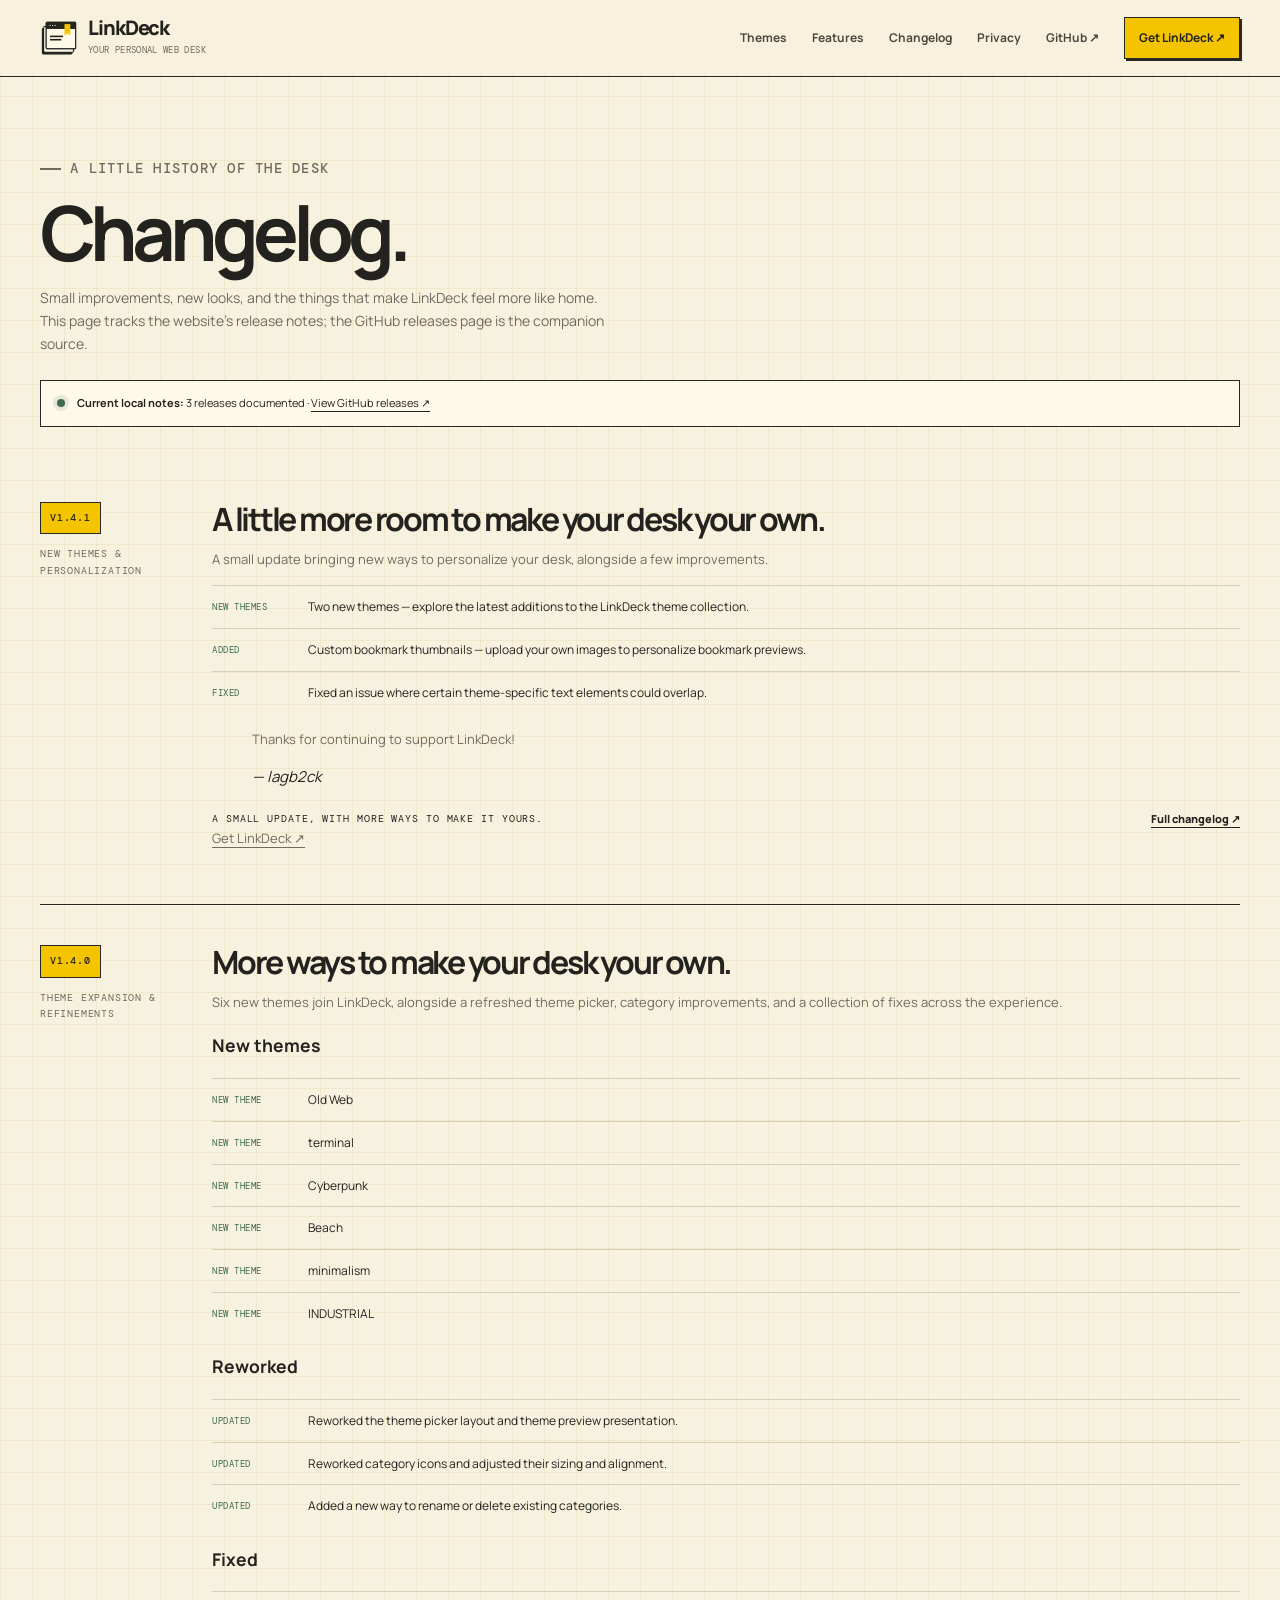
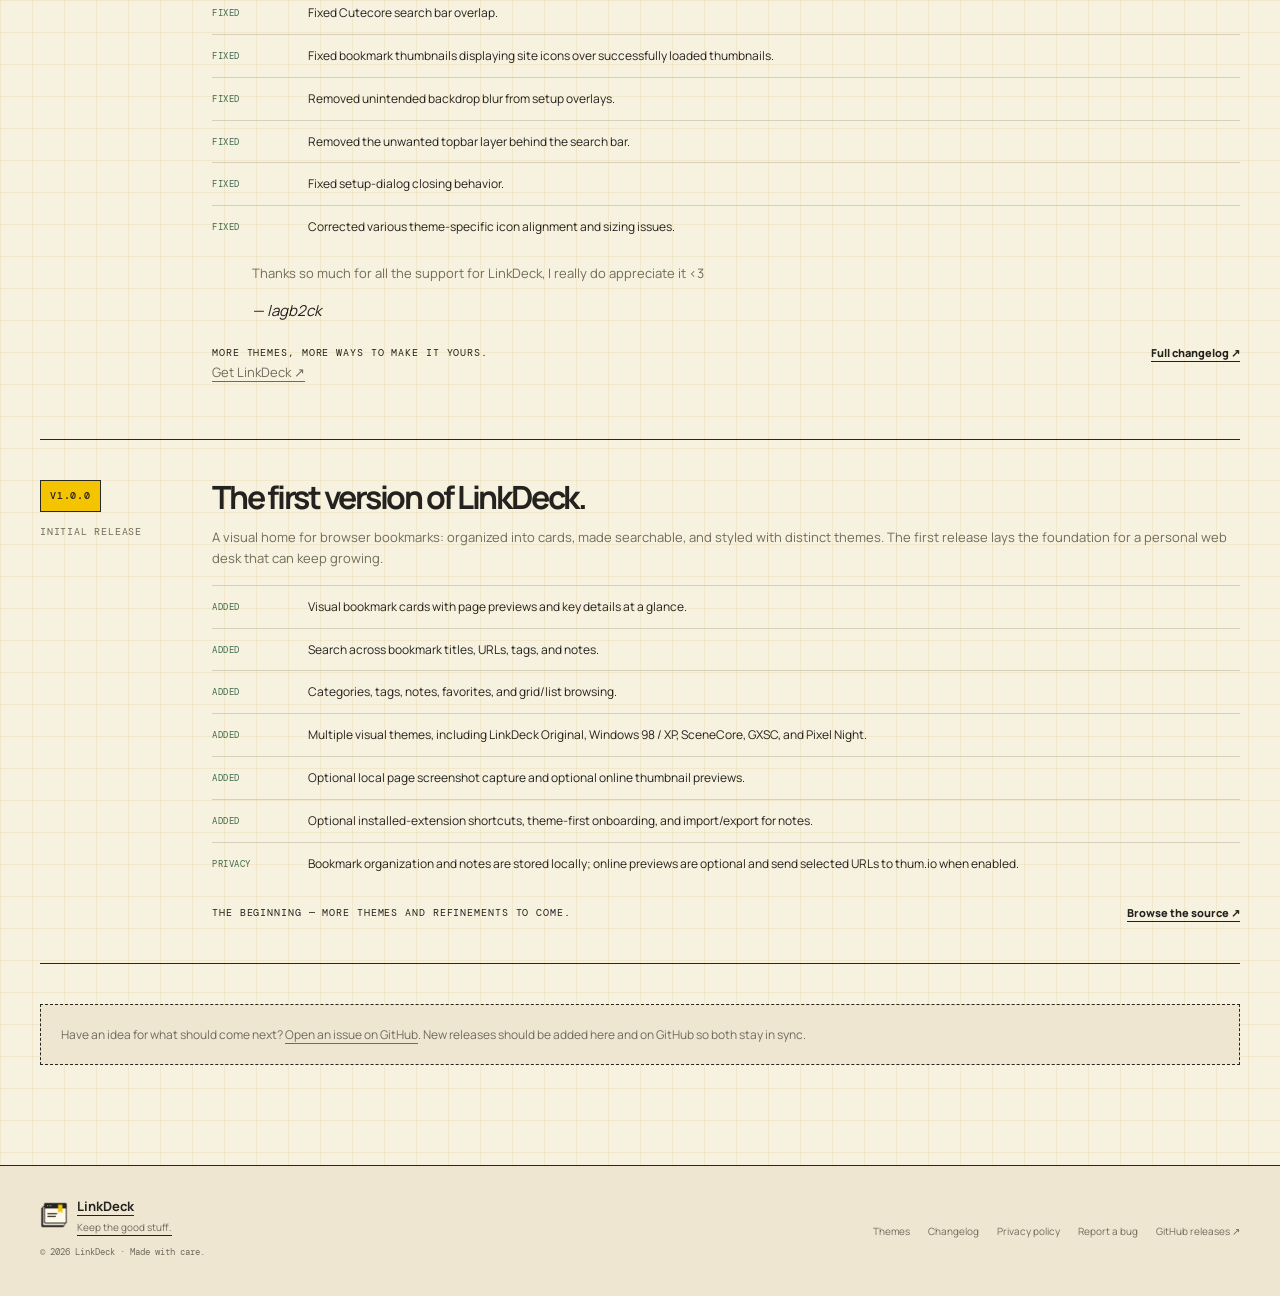
==== commit 3db146a1: "new 1.4.1 update/changelog update" ====
--- a/changelog.html
+++ b/changelog.html
@@ -5,7 +5,7 @@
   <meta name="viewport" content="width=device-width, initial-scale=1">
   <meta name="color-scheme" content="light">
   <meta name="theme-color" content="#f7f1df">
-  <meta name="description" content="LinkDeck release notes, from the initial v1.0.0 release through v1.4.0.">
+  <meta name="description" content="LinkDeck release notes, from the initial v1.0.0 release through v1.4.1.">
   <title>Changelog — LinkDeck</title>
   <link rel="icon" href="assets/linkdeck-32.png" sizes="32x32" type="image/png">
   <link rel="icon" href="assets/linkdeck-128.png" sizes="128x128" type="image/png">
@@ -39,12 +39,37 @@
         <p>Small improvements, new looks, and the things that make LinkDeck feel more like home. This page tracks the website's release notes; the GitHub releases page is the companion source.</p>
         <div class="changelog-intro">
           <span class="status-dot"></span>
-          <span><strong>Current local notes:</strong> 2 releases documented · <a href="https://github.com/LagBack/linkdeck/releases" data-link="releasesUrl">View GitHub releases ↗</a></span>
+          <span><strong>Current local notes:</strong> 3 releases documented · <a href="https://github.com/LagBack/linkdeck/releases" data-link="releasesUrl">View GitHub releases ↗</a></span>
         </div>
       </div>
     </section>
 
     <div class="wrap" style="padding-bottom:100px">
+      <article class="release-entry" data-reveal>
+        <div class="release-meta"><span class="release-version">v1.4.1</span><br>New themes & personalization</div>
+        <div>
+          <h2>A little more room to make your desk your own.</h2>
+          <p>A small update bringing new ways to personalize your desk, alongside a few improvements.</p>
+
+          <ul class="change-list">
+            <li><span class="change-type">New themes</span><span>Two new themes — explore the latest additions to the LinkDeck theme collection.</span></li>
+            <li><span class="change-type">Added</span><span>Custom bookmark thumbnails — upload your own images to personalize bookmark previews.</span></li>
+            <li><span class="change-type">Fixed</span><span>Fixed an issue where certain theme-specific text elements could overlap.</span></li>
+          </ul>
+
+          <blockquote class="release-thanks">
+            <p>Thanks for continuing to support LinkDeck!</p>
+            <cite>— lagb2ck</cite>
+          </blockquote>
+
+          <div class="release-footer" style="margin-top:20px">
+            <span class="meta">A small update, with more ways to make it yours.</span>
+            <a href="https://github.com/LagBack/linkdeck/compare/v1.4.0...v1.4.1">Full changelog ↗</a>
+          </div>
+          <p><a class="nav-cta" href="https://chromewebstore.google.com/detail/linkdeck/gefiaoeappodpgialcmkphahgjadfbhg">Get LinkDeck ↗</a></p>
+        </div>
+      </article>
+
       <article class="release-entry" data-reveal>
         <div class="release-meta"><span class="release-version">v1.4.0</span><br>Theme expansion & refinements</div>
         <div>
--- a/assets/site.css
+++ b/assets/site.css
@@ -4,7 +4,7 @@
 .hero{padding:76px 0 82px;position:relative;overflow:hidden}.hero-grid{display:grid;grid-template-columns:minmax(0,.82fr) minmax(0,1.18fr);align-items:center;gap:54px}.hero-copy{position:relative;z-index:2}.hero h1{font-size:clamp(54px,7.4vw,94px);line-height:.98;letter-spacing:-.085em;max-width:620px;margin:22px 0 23px;font-weight:800}.hero h1 span{position:relative;white-space:nowrap}.hero h1 span:after{content:'';position:absolute;left:0;right:2px;bottom:-5px;height:8px;background:var(--yellow);z-index:-1;transform:rotate(-1.4deg)}.hero-lede{font-size:17px;line-height:1.75;max-width:460px;color:#575145;margin:0 0 27px}.hero-actions{display:flex;flex-wrap:wrap;align-items:center;gap:12px}.button{display:inline-flex;align-items:center;justify-content:center;gap:10px;padding:13px 17px;border:1.5px solid var(--line);background:var(--paper);font-size:12px;font-weight:800;text-decoration:none;box-shadow:3px 3px 0 var(--line);transition:transform .16s,box-shadow .16s,background .16s;cursor:pointer}.button:hover{transform:translate(-2px,-2px);box-shadow:5px 5px 0 var(--line)}.button:active{transform:translate(1px,1px);box-shadow:1px 1px 0 var(--line)}.button-primary{background:var(--yellow)}.button-quiet{box-shadow:none;background:transparent}.button-quiet:hover{box-shadow:2px 2px 0 var(--line)}.button svg{width:15px;height:15px}.hero-footnote{font-size:11px;color:var(--muted);margin-top:21px}.hero-footnote span{color:var(--green);font-weight:800}.hero-art{min-width:0;position:relative;padding:22px 18px 30px 0}.theme-collage:before{content:'';position:absolute;inset:4px 1px 5px 14px;background:var(--yellow);border:1.5px solid var(--line);transform:rotate(2deg)}.collage-board{position:relative;display:grid;grid-template-columns:1.1fr .9fr 1fr;grid-template-rows:142px 132px 106px;gap:10px;padding:13px;background:#eee6d1;border:1.5px solid var(--line);box-shadow:var(--shadow);transform:rotate(-1deg);isolation:isolate}.collage-tile{display:block;color:inherit;text-decoration:none;position:relative;min-width:0;min-height:0;overflow:hidden;border:1.5px solid var(--line);background:var(--paper);box-shadow:2px 2px 0 rgba(36,34,30,.15);transition:transform .22s,box-shadow .22s}.collage-tile:hover{z-index:3;transform:translateY(-4px) rotate(1deg) scale(1.025);box-shadow:4px 5px 0 var(--line)}.collage-tile img{display:block;width:100%;height:100%;object-fit:cover;object-position:top center;transition:transform .35s}.collage-tile:hover img{transform:scale(1.04)}.collage-tile span{position:absolute;left:6px;bottom:6px;max-width:calc(100% - 12px);padding:5px 6px;background:var(--paper);border:1px solid var(--line);font-family:var(--mono);font-size:8px;line-height:1.1;letter-spacing:.04em;box-shadow:1px 1px 0 var(--line)}.collage-tile-original{grid-column:1 / 3;grid-row:1 / 3}.collage-tile-scene{grid-column:3;grid-row:1}.collage-tile-gxsc{grid-column:3;grid-row:2}.collage-tile-pixel{grid-column:1;grid-row:3}.collage-tile-windows{grid-column:2;grid-row:3}.collage-tile-cute{grid-column:3;grid-row:3}.collage-tile-original img{object-position:top center}.collage-tile-scene img{object-position:center top}.floating-note{position:absolute;right:-4px;bottom:-24px;z-index:5;padding:11px 13px;background:var(--pink);border:1.5px solid var(--line);box-shadow:3px 3px 0 var(--line);font-family:var(--mono);font-size:10px;transform:rotate(3deg);max-width:205px}.floating-note b{display:block;font-family:var(--sans);font-size:13px;letter-spacing:-.03em}
 position:absolute;right:-13px;bottom:0;z-index:3;
 .trust-strip{border-top:1.5px solid var(--line);border-bottom:1.5px solid var(--line);background:var(--paper-2)}.trust-inner{min-height:76px;display:flex;align-items:center;justify-content:space-between;gap:22px;flex-wrap:wrap}.trust-copy{font-family:var(--mono);font-size:10px;color:var(--muted);letter-spacing:.07em;text-transform:uppercase}.trust-items{display:flex;align-items:center;gap:24px;flex-wrap:wrap}.trust-item{display:flex;align-items:center;gap:8px;font-size:11px;font-weight:800}.trust-item i{display:grid;place-items:center;width:22px;height:22px;border:1px solid var(--line);background:var(--yellow);font-style:normal;font-size:12px}
-.section{padding:104px 0}.section-head{display:flex;align-items:end;justify-content:space-between;gap:30px;margin-bottom:36px}.section-head h2,.section-title{font-size:clamp(36px,5vw,60px);line-height:1.02;letter-spacing:-.075em;margin:11px 0 0;max-width:720px}.section-head p{max-width:360px;color:var(--muted);font-size:13px;margin:0}.theme-section{background:#eee6d1;border-block:1.5px solid var(--line)}.theme-layout{display:grid;grid-template-columns:280px minmax(0,1fr);gap:27px;align-items:stretch}.theme-list{display:flex;flex-direction:column;gap:8px}.theme-pick{display:grid;grid-template-columns:36px 1fr auto;gap:12px;align-items:center;text-align:left;padding:13px;background:var(--paper);border:1.5px solid var(--line);box-shadow:2px 2px 0 rgba(36,34,30,.12);cursor:pointer;color:var(--ink);transition:transform .16s,background .16s,box-shadow .16s}.theme-pick:hover{transform:translateX(2px)}.theme-pick.is-active{background:var(--yellow);box-shadow:3px 3px 0 var(--line);transform:translate(-2px,-2px)}.theme-chip{width:34px;height:34px;border:1.5px solid var(--line);background:var(--chip,var(--yellow));display:grid;place-items:center;font-size:15px}.theme-pick strong{display:block;font-size:12px;line-height:1.3}.theme-pick small{display:block;font-size:10px;color:#716b5d;margin-top:3px}.theme-pick .pick-arrow{font-size:16px;opacity:.6}.theme-preview{position:relative;display:flex;flex-direction:column;min-width:0;background:var(--paper);border:1.5px solid var(--line);box-shadow:5px 5px 0 var(--line);overflow:hidden}.preview-topline{display:flex;justify-content:space-between;align-items:center;gap:15px;padding:12px 16px;border-bottom:1.5px solid var(--line);background:#fff9e9}.preview-topline .mono{color:var(--muted)}.preview-topline strong{font-size:11px}.preview-screen{flex:1;min-height:300px;background:#d8d0bf;display:grid;place-items:center;padding:16px}.preview-screen img{width:100%;max-height:460px;object-fit:contain;box-shadow:0 2px 10px rgba(0,0,0,.08);transition:opacity .18s;}.preview-screen img.is-changing{opacity:.18}.preview-bottom{padding:18px 20px 20px;display:grid;grid-template-columns:1fr auto;gap:16px;align-items:center;border-top:1.5px solid var(--line)}.preview-bottom h3{font-size:23px;letter-spacing:-.06em;margin:0 0 5px}.preview-bottom p{font-size:12px;color:var(--muted);margin:0;max-width:55ch}.preview-bottom .button{padding:10px 12px;white-space:nowrap}.theme-counter{position:absolute;top:57px;right:17px;z-index:2;background:var(--yellow);border:1.5px solid var(--line);padding:6px 8px;font-family:var(--mono);font-size:10px;box-shadow:2px 2px 0 var(--line)}
+.section{padding:104px 0}.section-head{display:flex;align-items:end;justify-content:space-between;gap:30px;margin-bottom:36px}.section-head h2,.section-title{font-size:clamp(36px,5vw,60px);line-height:1.02;letter-spacing:-.075em;margin:11px 0 0;max-width:720px}.section-head p{max-width:360px;color:var(--muted);font-size:13px;margin:0}.theme-section{background:#eee6d1;border-block:1.5px solid var(--line)}.theme-layout{display:grid;grid-template-columns:280px minmax(0,1fr);gap:27px;align-items:stretch}.theme-picker-column{display:flex;flex-direction:column;align-self:start;min-width:0}.theme-list{display:flex;flex-direction:column;gap:8px}.theme-pick{display:grid;grid-template-columns:36px 1fr auto;gap:12px;align-items:center;text-align:left;padding:13px;background:var(--paper);border:1.5px solid var(--line);box-shadow:2px 2px 0 rgba(36,34,30,.12);cursor:pointer;color:var(--ink);transition:transform .16s,background .16s,box-shadow .16s}.theme-pick:hover{transform:translateX(2px)}.theme-pick.is-active{background:var(--yellow);box-shadow:3px 3px 0 var(--line);transform:translate(-2px,-2px)}.theme-chip{width:34px;height:34px;border:1.5px solid var(--line);background:var(--chip,var(--yellow));display:grid;place-items:center;font-size:15px}.theme-pick strong{display:block;font-size:12px;line-height:1.3}.theme-pick small{display:block;font-size:10px;color:#716b5d;margin-top:3px}.theme-pick .pick-arrow{font-size:16px;opacity:.6}.theme-download-cta{display:flex;align-items:center;justify-content:space-between;gap:12px;margin-top:8px;padding:15px 14px;background:var(--yellow);border:1.5px solid var(--line);box-shadow:3px 3px 0 var(--line);color:var(--ink);font-size:12px;font-weight:800;line-height:1.5;text-decoration:none;transition:transform .16s,box-shadow .16s,background .16s}.theme-download-cta span{font-size:17px;flex-shrink:0}.theme-download-cta:hover{transform:translate(-2px,-2px);box-shadow:5px 5px 0 var(--line);background:#ffda24}.theme-download-cta:focus-visible{outline:3px solid var(--line);outline-offset:3px}.theme-preview{position:relative;display:flex;flex-direction:column;min-width:0;background:var(--paper);border:1.5px solid var(--line);box-shadow:5px 5px 0 var(--line);overflow:hidden}.preview-topline{display:flex;justify-content:space-between;align-items:center;gap:15px;padding:12px 16px;border-bottom:1.5px solid var(--line);background:#fff9e9}.preview-topline .mono{color:var(--muted)}.preview-topline strong{font-size:11px}.preview-screen{flex:1;min-height:300px;background:#d8d0bf;display:grid;place-items:center;padding:16px}.preview-screen img{width:100%;max-height:460px;object-fit:contain;box-shadow:0 2px 10px rgba(0,0,0,.08);transition:opacity .18s;}.preview-screen img.is-changing{opacity:.18}.preview-bottom{padding:18px 20px 20px;display:grid;grid-template-columns:1fr auto;gap:16px;align-items:center;border-top:1.5px solid var(--line)}.preview-bottom h3{font-size:23px;letter-spacing:-.06em;margin:0 0 5px}.preview-bottom p{font-size:12px;color:var(--muted);margin:0;max-width:55ch}.preview-bottom .button{padding:10px 12px;white-space:nowrap}.theme-counter{position:absolute;top:57px;right:17px;z-index:2;background:var(--yellow);border:1.5px solid var(--line);padding:6px 8px;font-family:var(--mono);font-size:10px;box-shadow:2px 2px 0 var(--line)}
 .feature-section{position:relative}.feature-grid{display:grid;grid-template-columns:repeat(3,1fr);border-top:1.5px solid var(--line);border-left:1.5px solid var(--line)}.feature{min-height:225px;padding:25px 25px 28px;background:var(--paper);border-right:1.5px solid var(--line);border-bottom:1.5px solid var(--line);position:relative;transition:background .2s}.feature:hover{background:var(--paper-2)}.feature-num{font-family:var(--mono);font-size:10px;color:var(--green);display:flex;align-items:center;justify-content:space-between}.feature-icon{display:grid;place-items:center;width:40px;height:40px;margin:23px 0 16px;background:var(--icon-bg,var(--yellow));border:1.5px solid var(--line);box-shadow:2px 2px 0 var(--line)}.feature-icon svg{width:22px;height:22px;stroke:var(--ink);stroke-width:1.8;fill:none;stroke-linecap:round;stroke-linejoin:round}.feature h3{font-size:18px;letter-spacing:-.045em;margin:0 0 7px}.feature p{font-size:12px;line-height:1.7;color:var(--muted);margin:0;max-width:33ch}.feature:nth-child(2){--icon-bg:var(--pink)}.feature:nth-child(3){--icon-bg:var(--blue)}.feature:nth-child(4){--icon-bg:#d6e1dc}.feature:nth-child(5){--icon-bg:#d8d3f1}.feature:nth-child(6){--icon-bg:#e9c7a4}
 .privacy-band{background:var(--navy);color:#f9f2df;border-block:1.5px solid var(--line);position:relative;overflow:hidden}.privacy-band:after{content:'LOCAL FIRST';position:absolute;right:-12px;bottom:-45px;font-family:var(--mono);font-size:clamp(60px,11vw,150px);font-weight:500;letter-spacing:-.08em;color:rgba(255,255,255,.045);pointer-events:none}.privacy-grid{display:grid;grid-template-columns:.95fr 1.05fr;gap:75px;align-items:center;position:relative;z-index:1}.privacy-band .eyebrow{color:#f5c400}.privacy-band h2{font-size:clamp(38px,5vw,63px);letter-spacing:-.075em;line-height:1.02;margin:13px 0 20px}.privacy-band p{color:#d6d9df;font-size:13px;max-width:49ch}.privacy-points{border-top:1px solid rgba(255,255,255,.25)}.privacy-point{display:grid;grid-template-columns:30px 1fr;gap:14px;padding:16px 0;border-bottom:1px solid rgba(255,255,255,.25)}.privacy-point b{display:block;font-size:12px;margin-bottom:3px}.privacy-point p{font-size:11px;margin:0;color:#c6cbd4}.privacy-point .check{display:grid;place-items:center;width:25px;height:25px;background:var(--yellow);color:var(--ink);font-weight:900;border:1px solid var(--ink)}.privacy-band .button{margin-top:16px;background:var(--yellow);color:var(--ink)}
 .release-section{padding:74px 0}.release-card{display:grid;grid-template-columns:auto 1fr auto;align-items:center;gap:25px;padding:27px 30px;background:var(--yellow);border:1.5px solid var(--line);box-shadow:5px 5px 0 var(--line)}.release-stamp{width:65px;height:65px;display:grid;place-items:center;border:1.5px solid var(--line);background:var(--paper);font-family:var(--mono);font-size:12px;line-height:1.25;text-align:center;transform:rotate(-5deg)}.release-card .eyebrow{color:#5d4d00}.release-card h2{font-size:27px;letter-spacing:-.06em;margin:5px 0}.release-card p{font-size:12px;color:#514719;margin:0}.release-card .button{background:var(--paper);white-space:nowrap}
@@ -14,7 +14,7 @@
 .page-hero{padding:66px 0 37px}.page-hero h1{font-size:clamp(45px,7vw,76px);line-height:1;letter-spacing:-.08em;margin:14px 0 16px}.page-hero p{max-width:65ch;color:var(--muted);font-size:14px}.document-shell{display:grid;grid-template-columns:210px minmax(0,760px);gap:65px;align-items:start;padding:20px 0 100px}.document-aside{position:sticky;top:110px;border-top:1.5px solid var(--line);padding-top:14px}.document-aside strong{font-family:var(--mono);font-size:10px;text-transform:uppercase;letter-spacing:.09em}.document-aside a{display:block;font-size:11px;text-decoration:none;padding:8px 0;border-bottom:1px solid var(--soft);color:var(--muted)}.document-aside a:hover{color:var(--green)}.document{background:var(--paper);border:1.5px solid var(--line);box-shadow:var(--shadow);padding:clamp(24px,5vw,50px)}.document .meta{color:var(--muted)}.document h2{font-size:21px;letter-spacing:-.04em;margin:34px 0 9px;padding-top:15px;border-top:1px solid var(--soft)}.document h2:first-of-type{margin-top:27px}.document p,.document li{font-size:13px;line-height:1.85;color:#4d493f}.document a{color:var(--green);font-weight:700}.document ul{padding-left:22px}.document li{padding-left:3px;margin:8px 0}.notice{border:1.5px solid var(--line);border-left:5px solid var(--yellow);background:var(--paper-2);padding:16px 18px;font-size:12px;line-height:1.8;margin:24px 0}.document-back{display:inline-flex;gap:8px;align-items:center;margin-top:28px;font-size:11px;font-weight:800;text-decoration:none}.document-back:hover{text-decoration:underline}.changelog-intro{display:flex;align-items:center;gap:12px;margin:25px 0 38px;padding:13px 16px;border:1.5px solid var(--line);background:var(--paper-2);font-size:11px}.status-dot{width:8px;height:8px;border-radius:50%;background:var(--green);box-shadow:0 0 0 4px rgba(61,106,77,.13)}.release-entry{display:grid;grid-template-columns:145px 1fr;gap:27px;padding:0 0 40px;margin-bottom:40px;border-bottom:1.5px solid var(--line)}.release-meta{font-family:var(--mono);font-size:10px;color:var(--muted);text-transform:uppercase;letter-spacing:.08em}.release-version{display:inline-block;background:var(--yellow);border:1.5px solid var(--line);padding:7px 9px;color:var(--ink);font-weight:500;margin-bottom:12px}.release-entry h2{font-size:32px;letter-spacing:-.07em;line-height:1.1;margin:0 0 12px}.release-entry p{font-size:13px;color:var(--muted);margin:0 0 15px}.change-list{list-style:none;padding:0;margin:0}.change-list li{display:grid;grid-template-columns:84px 1fr;gap:12px;padding:11px 0;border-top:1px solid var(--soft);font-size:12px}.change-type{font-family:var(--mono);font-size:9px;text-transform:uppercase;letter-spacing:.06em;color:var(--green);padding-top:3px}.release-footer{display:flex;justify-content:space-between;gap:20px;align-items:center;flex-wrap:wrap}.release-footer a{font-size:11px;font-weight:800}.empty-release{padding:20px;background:#eee6d1;border:1.5px dashed var(--line);font-size:12px;color:var(--muted)}
 [data-reveal]{opacity:1;transform:none}.motion-ready [data-reveal]{opacity:0;transform:translateY(14px);transition:opacity .55s cubic-bezier(.16,1,.3,1),transform .55s cubic-bezier(.16,1,.3,1)}.motion-ready [data-reveal].is-visible{opacity:1;transform:translateY(0)}:focus-visible{outline:3px solid var(--green);outline-offset:4px}.is-unconfigured:focus-visible{outline-color:var(--muted)}
 @media(max-width:980px){.hero-grid{grid-template-columns:1fr;gap:45px}.hero-copy{max-width:760px}.hero-art{width:min(780px,100%);margin-inline:auto}.collage-board{grid-template-rows:clamp(115px,17vw,160px) clamp(105px,15vw,145px) clamp(85px,12vw,115px)}.hero h1{max-width:800px}.hero-lede{max-width:620px}.theme-layout{grid-template-columns:230px minmax(0,1fr);gap:17px}.theme-pick{grid-template-columns:32px 1fr;gap:9px}.theme-pick .pick-arrow{display:none}.theme-chip{width:30px;height:30px}.privacy-grid{gap:38px}.document-shell{grid-template-columns:165px minmax(0,1fr);gap:32px}}
-@media(max-width:700px){.wrap{width:min(var(--content),calc(100% - 30px))}.nav-shell{height:66px}.brand img{width:34px;height:34px}.menu-toggle{display:flex}.nav-links{display:none;position:absolute;top:65px;left:0;right:0;padding:16px 20px 22px;background:var(--bg);border-bottom:1.5px solid var(--line);flex-direction:column;align-items:stretch;gap:0}.nav-links.is-open{display:flex}.nav-links a{padding:12px 0;border-bottom:1px solid var(--soft)}.nav-links .nav-cta{margin-top:12px;text-align:center;padding:12px}.hero{padding:57px 0 58px}.hero h1{font-size:clamp(50px,12vw,76px);margin-top:19px}.hero-lede{font-size:15px}.hero-art{padding:10px 8px 22px 0}.collage-board{gap:6px;padding:8px;grid-template-rows:115px 105px 82px}.collage-tile span{font-size:7px;left:4px;bottom:4px;padding:4px}.floating-note{right:-3px;bottom:-4px}.trust-inner{padding:18px 0}.trust-items{gap:12px 17px}.section{padding:72px 0}.section-head{display:block;margin-bottom:27px}.section-head p{margin-top:15px}.section-head h2,.section-title{font-size:clamp(37px,10vw,52px)}.theme-layout{grid-template-columns:1fr}.theme-list{display:grid;grid-template-columns:repeat(2,minmax(0,1fr));gap:7px}.theme-pick{padding:9px;grid-template-columns:28px 1fr;gap:8px;min-width:0}.theme-pick strong{font-size:10px}.theme-pick small{font-size:9px}.theme-chip{width:27px;height:27px}.preview-screen{min-height:0;padding:9px}.preview-bottom{grid-template-columns:1fr;gap:14px;padding:15px}.preview-bottom h3{font-size:21px}.preview-bottom .button{justify-self:start}.theme-counter{top:50px;right:12px}.feature-grid{grid-template-columns:repeat(2,minmax(0,1fr))}.feature{padding:18px;min-height:225px}.feature h3{font-size:16px}.feature p{font-size:11px}.feature-icon{margin:20px 0 14px}.privacy-grid{grid-template-columns:1fr;gap:25px}.privacy-band h2{font-size:clamp(40px,11vw,56px)}.release-card{grid-template-columns:auto 1fr;gap:14px;padding:19px}.release-stamp{width:54px;height:54px}.release-card h2{font-size:22px}.release-card .button{grid-column:1/-1;justify-self:start}.contact-grid{grid-template-columns:1fr}.contact-card{min-height:150px}.discord-handle-row{margin-top:14px}.contact-hint{margin-top:9px}.contact-card h3{margin-top:12px}.contact-section{padding-bottom:72px}.footer-inner{align-items:flex-start;flex-direction:column}.footer-links{gap:12px 18px}.page-hero{padding:52px 0 25px}.document-shell{display:block;padding-top:8px}.document-aside{position:static;margin-bottom:20px}.document-aside nav{display:flex;gap:13px;flex-wrap:wrap}.document-aside a{border:0;padding:8px 0}.document{padding:24px 20px}.document h2{font-size:19px}.release-entry{grid-template-columns:1fr;gap:12px}.release-entry h2{font-size:29px}.release-entry p,.document p,.document li{font-size:12px}.change-list li{grid-template-columns:70px 1fr}.changelog-intro{align-items:flex-start}}
+@media(max-width:700px){.wrap{width:min(var(--content),calc(100% - 30px))}.nav-shell{height:66px}.brand img{width:34px;height:34px}.menu-toggle{display:flex}.nav-links{display:none;position:absolute;top:65px;left:0;right:0;padding:16px 20px 22px;background:var(--bg);border-bottom:1.5px solid var(--line);flex-direction:column;align-items:stretch;gap:0}.nav-links.is-open{display:flex}.nav-links a{padding:12px 0;border-bottom:1px solid var(--soft)}.nav-links .nav-cta{margin-top:12px;text-align:center;padding:12px}.hero{padding:57px 0 58px}.hero h1{font-size:clamp(50px,12vw,76px);margin-top:19px}.hero-lede{font-size:15px}.hero-art{padding:10px 8px 22px 0}.collage-board{gap:6px;padding:8px;grid-template-rows:115px 105px 82px}.collage-tile span{font-size:7px;left:4px;bottom:4px;padding:4px}.floating-note{right:-3px;bottom:-4px}.trust-inner{padding:18px 0}.trust-items{gap:12px 17px}.section{padding:72px 0}.section-head{display:block;margin-bottom:27px}.section-head p{margin-top:15px}.section-head h2,.section-title{font-size:clamp(37px,10vw,52px)}.theme-layout{grid-template-columns:1fr}.theme-download-cta{margin-top:5px}.theme-list{display:grid;grid-template-columns:repeat(2,minmax(0,1fr));gap:7px}.theme-pick{padding:9px;grid-template-columns:28px 1fr;gap:8px;min-width:0}.theme-pick strong{font-size:10px}.theme-pick small{font-size:9px}.theme-chip{width:27px;height:27px}.preview-screen{min-height:0;padding:9px}.preview-bottom{grid-template-columns:1fr;gap:14px;padding:15px}.preview-bottom h3{font-size:21px}.preview-bottom .button{justify-self:start}.theme-counter{top:50px;right:12px}.feature-grid{grid-template-columns:repeat(2,minmax(0,1fr))}.feature{padding:18px;min-height:225px}.feature h3{font-size:16px}.feature p{font-size:11px}.feature-icon{margin:20px 0 14px}.privacy-grid{grid-template-columns:1fr;gap:25px}.privacy-band h2{font-size:clamp(40px,11vw,56px)}.release-card{grid-template-columns:auto 1fr;gap:14px;padding:19px}.release-stamp{width:54px;height:54px}.release-card h2{font-size:22px}.release-card .button{grid-column:1/-1;justify-self:start}.contact-grid{grid-template-columns:1fr}.contact-card{min-height:150px}.discord-handle-row{margin-top:14px}.contact-hint{margin-top:9px}.contact-card h3{margin-top:12px}.contact-section{padding-bottom:72px}.footer-inner{align-items:flex-start;flex-direction:column}.footer-links{gap:12px 18px}.page-hero{padding:52px 0 25px}.document-shell{display:block;padding-top:8px}.document-aside{position:static;margin-bottom:20px}.document-aside nav{display:flex;gap:13px;flex-wrap:wrap}.document-aside a{border:0;padding:8px 0}.document{padding:24px 20px}.document h2{font-size:19px}.release-entry{grid-template-columns:1fr;gap:12px}.release-entry h2{font-size:29px}.release-entry p,.document p,.document li{font-size:12px}.change-list li{grid-template-columns:70px 1fr}.changelog-intro{align-items:flex-start}}
 @media(max-width:380px){.theme-list{grid-template-columns:1fr}.hero-actions .button{width:100%}.trust-items{display:grid;grid-template-columns:1fr 1fr}.feature-grid{grid-template-columns:1fr}.feature{min-height:190px}.release-card{grid-template-columns:1fr}.release-stamp{display:none}.release-card .button{grid-column:auto}}
 @media(prefers-reduced-motion:reduce){html{scroll-behavior:auto}*,*::before,*::after{animation-duration:.01ms!important;animation-iteration-count:1!important;transition-duration:.01ms!important}[data-reveal],.motion-ready [data-reveal]{opacity:1;transform:none}}
 
